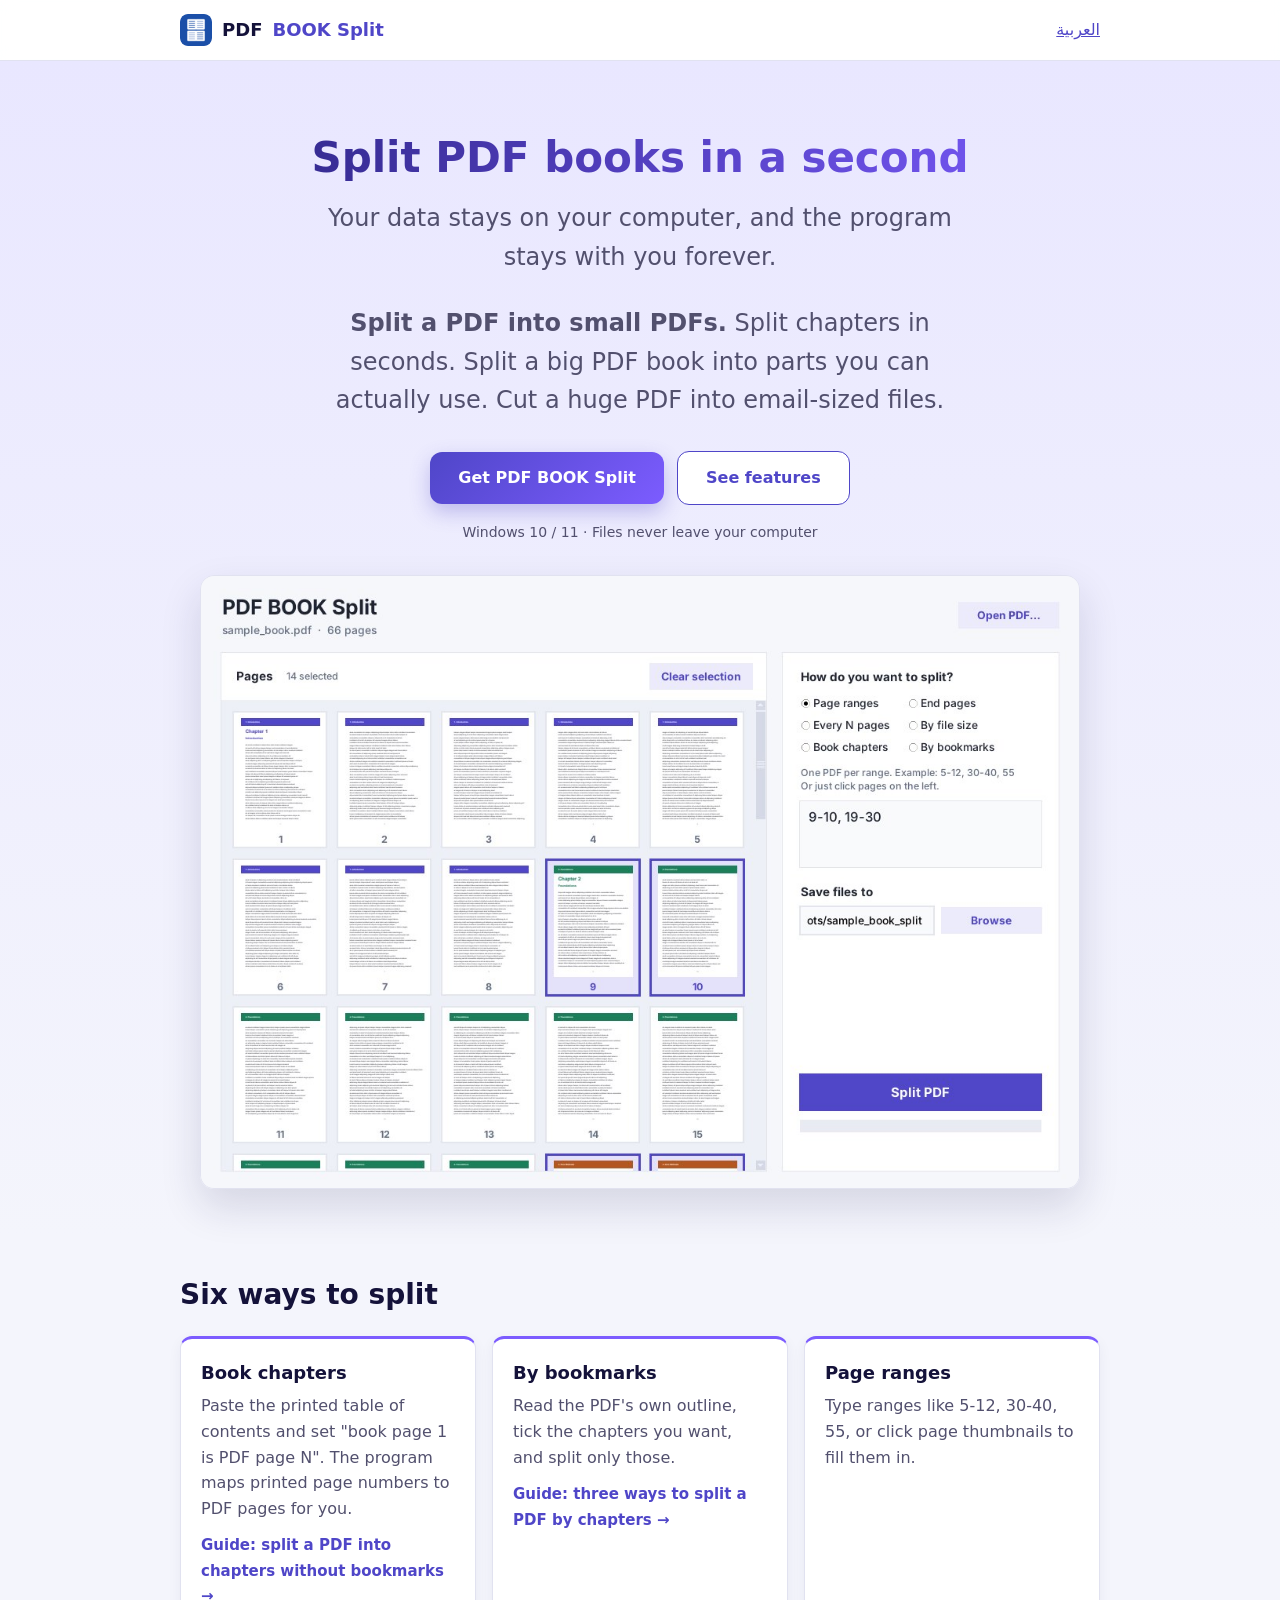
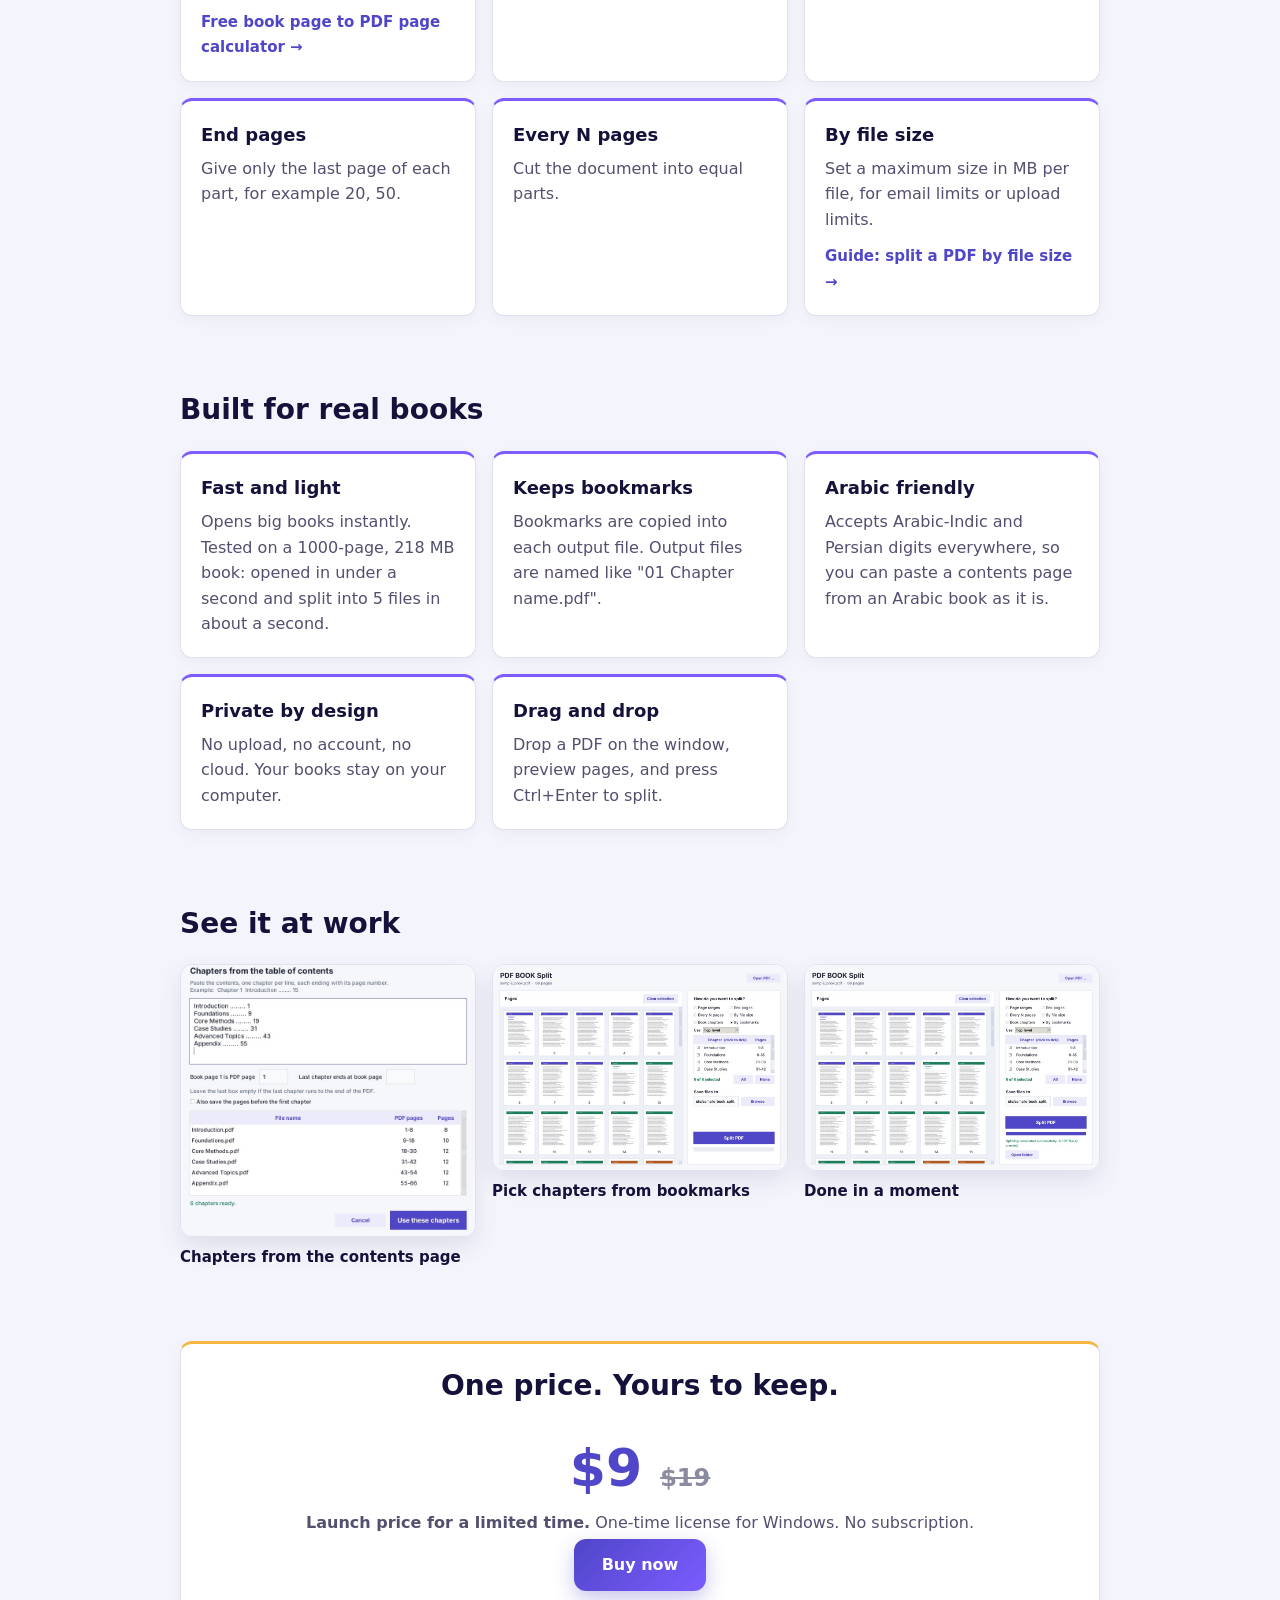
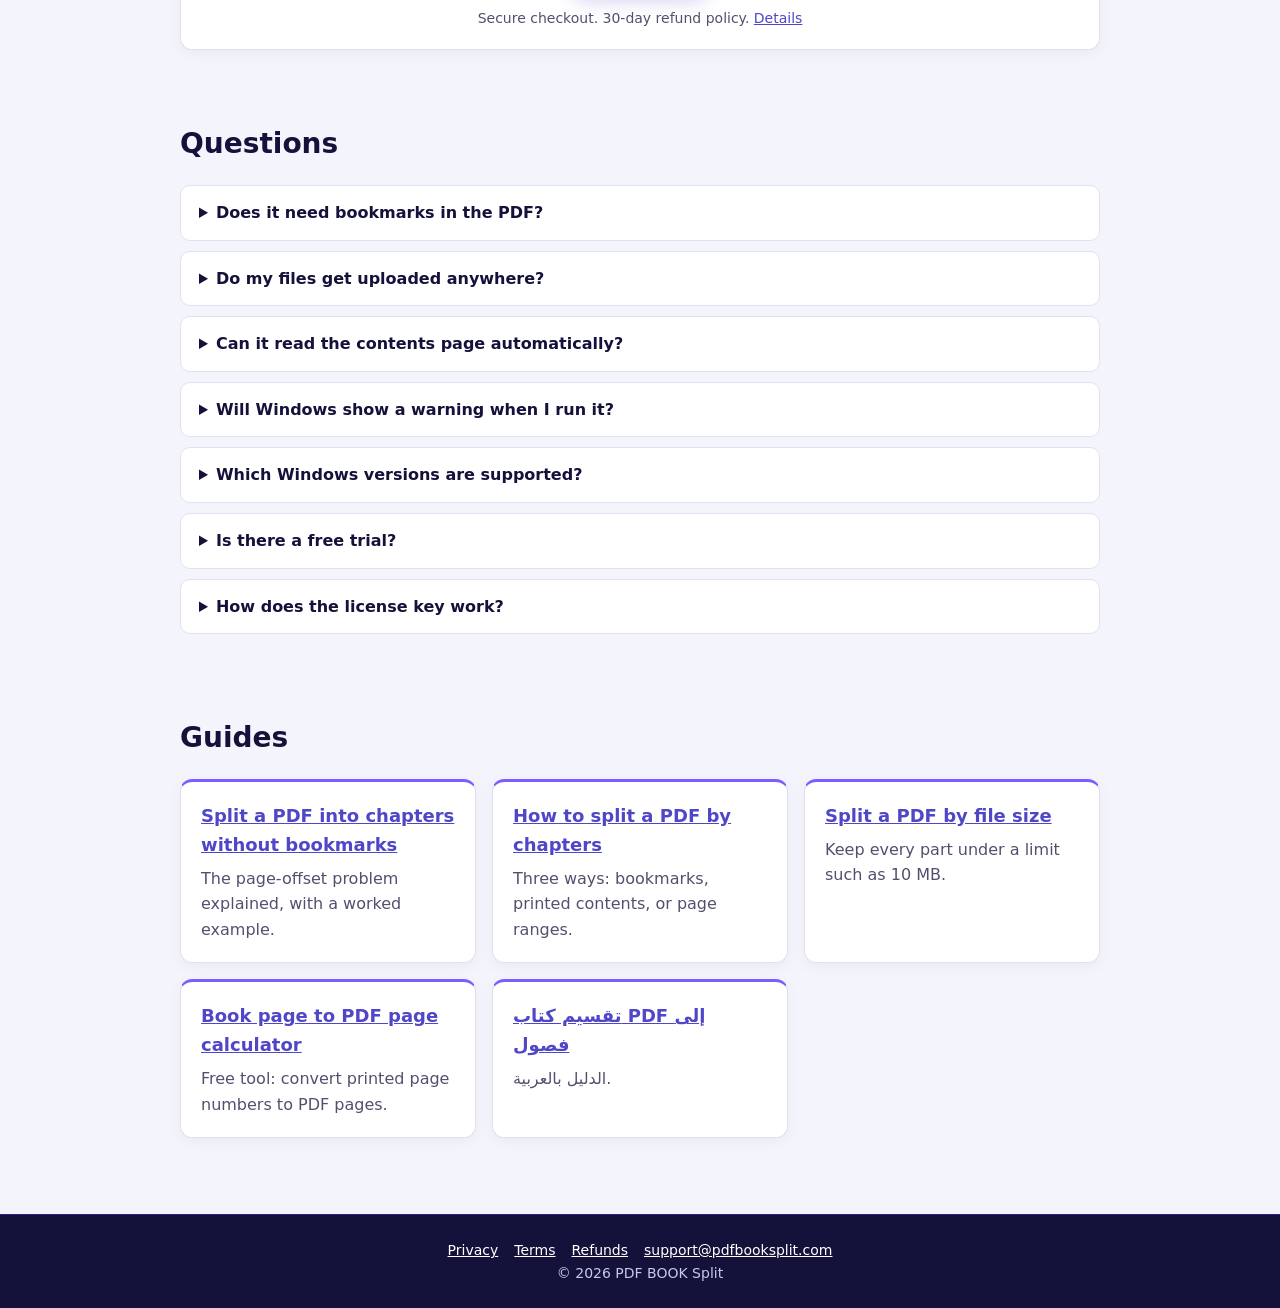
==== index.html @ 37651494 "Contextual links to guide pages from home pages; hreflang self-refs; x-default; sitemap dates" ====
<!doctype html>
<html lang="en">
<head>
<meta charset="utf-8">
<meta name="viewport" content="width=device-width,initial-scale=1">
<title>PDF BOOK Split – Split a PDF book into chapters, even without bookmarks</title>
<meta name="description" content="A fast offline Windows program that splits large PDF books into chapters. Paste the table of contents, set the page offset, done. Works without bookmarks. Arabic digits supported.">
<link rel="canonical" href="https://pdfbooksplit.com/">
<link rel="alternate" hreflang="en" href="https://pdfbooksplit.com/">
<link rel="alternate" hreflang="ar" href="https://pdfbooksplit.com/ar.html">
<link rel="alternate" hreflang="x-default" href="https://pdfbooksplit.com/">
<link rel="stylesheet" href="style.css?v=3">
<meta property="og:type" content="website">
<meta property="og:site_name" content="PDF BOOK Split">
<meta property="og:title" content="PDF BOOK Split – Split a PDF book into chapters, even without bookmarks">
<meta property="og:description" content="A fast offline Windows program that splits large PDF books into chapters. Paste the table of contents, set the page offset, done. Works without bookmarks. Arabic digits supported.">
<meta property="og:url" content="https://pdfbooksplit.com/">
<meta property="og:image" content="https://pdfbooksplit.com/images/og-cover.jpg">
<meta name="twitter:card" content="summary_large_image">
<script type="application/ld+json">
{"@context": "https://schema.org", "@type": "SoftwareApplication", "name": "PDF BOOK Split", "operatingSystem": "Windows 10, Windows 11 (64-bit)", "applicationCategory": "BusinessApplication", "description": "Offline Windows program that splits PDF books into chapters from a pasted table of contents, from bookmarks, by page ranges, by size or every N pages.", "url": "https://pdfbooksplit.com/", "image": "https://pdfbooksplit.com/images/og-cover.jpg", "screenshot": "https://pdfbooksplit.com/images/app-pages.jpg", "inLanguage": ["en", "ar"], "offers": {"@type": "Offer", "price": "9", "priceCurrency": "USD", "url": "https://payhip.com/b/KgGHx", "availability": "https://schema.org/InStock"}}
</script>
<script type="application/ld+json">
{"@context": "https://schema.org", "@type": "FAQPage", "mainEntity": [{"@type": "Question", "name": "Does it need bookmarks in the PDF?", "acceptedAnswer": {"@type": "Answer", "text": "No. Bookmarks mode uses them, but Book chapters mode works from a pasted table of contents, so scanned or downloaded books without bookmarks work too."}}, {"@type": "Question", "name": "Do my files get uploaded anywhere?", "acceptedAnswer": {"@type": "Answer", "text": "No. Splitting happens entirely on your computer."}}, {"@type": "Question", "name": "Can it read the contents page automatically?", "acceptedAnswer": {"@type": "Answer", "text": "Not at the moment. You paste the contents text yourself. This is the reliable method for books whose text cannot be extracted, which is common with Arabic PDFs."}}, {"@type": "Question", "name": "Will Windows show a warning when I run it?", "acceptedAnswer": {"@type": "Answer", "text": "The program is not code-signed yet, so Windows SmartScreen may show \"Windows protected your PC\". Choose \"More info\", then \"Run anyway\"."}}, {"@type": "Question", "name": "Which Windows versions are supported?", "acceptedAnswer": {"@type": "Answer", "text": "Windows 10 and Windows 11, 64-bit."}}, {"@type": "Question", "name": "Is there a free trial?", "acceptedAnswer": {"@type": "Answer", "text": "Yes. You can split three times for free, with no account. After that the program asks for a license key."}}, {"@type": "Question", "name": "How does the license key work?", "acceptedAnswer": {"@type": "Answer", "text": "After you buy, Payhip emails you a license key. Paste it once into the activation window while you are online. After that the program works offline. One key works on 2 of your Windows computers."}}]}
</script>
<link rel="icon" href="/favicon.ico" sizes="any">
<link rel="icon" type="image/png" sizes="32x32" href="/favicon-32.png">
<link rel="apple-touch-icon" href="/images/apple-touch-icon.png">
</head>
<body>
<header class="nav"><div class="wrap">
<a class="brand" href="/"><img src="/images/icon.png" alt="" width="32" height="32">PDF <span>BOOK Split</span></a>
<a href="ar.html">العربية</a>
</div></header>

<main>
<div class="wrap hero">
<h1>Split PDF books in a second</h1>
<p>Your data stays on your computer, and the program stays with you forever.</p>
<p><strong>Split a PDF into small PDFs.</strong> Split chapters in seconds. Split a big PDF book into parts you can actually use. Cut a huge PDF into email-sized files.</p>
<a class="btn" href="https://payhip.com/b/KgGHx">Get PDF BOOK Split</a>
<a class="btn alt" href="#features">See features</a>
<div class="note">Windows 10 / 11 · Files never leave your computer</div>
<img class="shot" src="images/app-pages.jpg" alt="PDF BOOK Split main window" width="1120" height="780">
</div>

<section id="features"><div class="wrap">
<h2>Six ways to split</h2>
<div class="grid">
<div class="card"><h3>Book chapters</h3><p>Paste the printed table of contents and set "book page 1 is PDF page N". The program maps printed page numbers to PDF pages for you.</p><p class="more"><a href="split-pdf-without-bookmarks.html">Guide: split a PDF into chapters without bookmarks →</a><br><a href="page-number-offset-calculator.html">Free book page to PDF page calculator →</a></p></div>
<div class="card"><h3>By bookmarks</h3><p>Read the PDF's own outline, tick the chapters you want, and split only those.</p><p class="more"><a href="split-pdf-by-chapters.html">Guide: three ways to split a PDF by chapters →</a></p></div>
<div class="card"><h3>Page ranges</h3><p>Type ranges like 5-12, 30-40, 55, or click page thumbnails to fill them in.</p></div>
<div class="card"><h3>End pages</h3><p>Give only the last page of each part, for example 20, 50.</p></div>
<div class="card"><h3>Every N pages</h3><p>Cut the document into equal parts.</p></div>
<div class="card"><h3>By file size</h3><p>Set a maximum size in MB per file, for email limits or upload limits.</p><p class="more"><a href="split-pdf-by-size.html">Guide: split a PDF by file size →</a></p></div>
</div></div></section>

<section><div class="wrap">
<h2>Built for real books</h2>
<div class="grid">
<div class="card"><h3>Fast and light</h3><p>Opens big books instantly. Tested on a 1000-page, 218 MB book: opened in under a second and split into 5 files in about a second.</p></div>
<div class="card"><h3>Keeps bookmarks</h3><p>Bookmarks are copied into each output file. Output files are named like "01 Chapter name.pdf".</p></div>
<div class="card"><h3>Arabic friendly</h3><p>Accepts Arabic-Indic and Persian digits everywhere, so you can paste a contents page from an Arabic book as it is.</p></div>
<div class="card"><h3>Private by design</h3><p>No upload, no account, no cloud. Your books stay on your computer.</p></div>
<div class="card"><h3>Drag and drop</h3><p>Drop a PDF on the window, preview pages, and press Ctrl+Enter to split.</p></div>
</div></div></section>

<section><div class="wrap">
<h2>See it at work</h2>
<div class="grid shots">
<figure><img src="images/app-chapters.jpg" alt="Chapters from the contents page" loading="lazy"><figcaption>Chapters from the contents page</figcaption></figure>
<figure><img src="images/app-bookmarks.jpg" alt="Pick chapters from bookmarks" loading="lazy"><figcaption>Pick chapters from bookmarks</figcaption></figure>
<figure><img src="images/app-done.jpg" alt="Splitting completed" loading="lazy"><figcaption>Done in a moment</figcaption></figure>
</div></div></section>

<section id="buy"><div class="wrap">
<div class="card price">
<h2>One price. Yours to keep.</h2>
<div class="amt">$9 <s style="font-size:24px;color:#8a8aa0">$19</s></div>
<p><strong>Launch price for a limited time.</strong> One-time license for Windows. No subscription.</p>
<a class="btn" href="https://payhip.com/b/KgGHx">Buy now</a>
<div class="note">Secure checkout. 30-day refund policy. <a href="refund.html">Details</a></div>
</div></div></section>

<section><div class="wrap">
<h2>Questions</h2>
<details><summary>Does it need bookmarks in the PDF?</summary><p>No. Bookmarks mode uses them, but Book chapters mode works from a pasted table of contents, so scanned or downloaded books without bookmarks work too.</p></details>
<details><summary>Do my files get uploaded anywhere?</summary><p>No. Splitting happens entirely on your computer.</p></details>
<details><summary>Can it read the contents page automatically?</summary><p>Not at the moment. You paste the contents text yourself. This is the reliable method for books whose text cannot be extracted, which is common with Arabic PDFs.</p></details>
<details><summary>Will Windows show a warning when I run it?</summary><p>The program is not code-signed yet, so Windows SmartScreen may show "Windows protected your PC". Choose "More info", then "Run anyway".</p></details>
<details><summary>Which Windows versions are supported?</summary><p>Windows 10 and Windows 11, 64-bit.</p></details>
<details><summary>Is there a free trial?</summary><p>Yes. You can split three times for free, with no account. After that the program asks for a license key.</p></details>
<details><summary>How does the license key work?</summary><p>After you buy, Payhip emails you a license key. Paste it once into the activation window while you are online. After that the program works offline. One key works on 2 of your Windows computers.</p></details>
</div></section>
<section><div class="wrap">
<h2>Guides</h2>
<div class="grid">
<div class="card"><h3><a href="split-pdf-without-bookmarks.html">Split a PDF into chapters without bookmarks</a></h3><p>The page-offset problem explained, with a worked example.</p></div>
<div class="card"><h3><a href="split-pdf-by-chapters.html">How to split a PDF by chapters</a></h3><p>Three ways: bookmarks, printed contents, or page ranges.</p></div>
<div class="card"><h3><a href="split-pdf-by-size.html">Split a PDF by file size</a></h3><p>Keep every part under a limit such as 10 MB.</p></div>
<div class="card"><h3><a href="page-number-offset-calculator.html">Book page to PDF page calculator</a></h3><p>Free tool: convert printed page numbers to PDF pages.</p></div>
<div class="card"><h3><a href="ar-split-pdf-book-chapters.html">تقسيم كتاب PDF إلى فصول</a></h3><p>الدليل بالعربية.</p></div>
</div></div></section>
</main>

<footer><div class="wrap">
<a href="privacy.html">Privacy</a><a href="terms.html">Terms</a><a href="refund.html">Refunds</a><a href="mailto:support@pdfbooksplit.com">support@pdfbooksplit.com</a>
<div>© 2026 PDF BOOK Split</div>
</div></footer>
</body>
</html>
---- style.css ----
:root{--bg:#F4F5FC;--card:#fff;--ink:#14123a;--mute:#52506e;--accent:#4F46C8;--accent2:#7C5CFF;--gold:#F5B642;--line:#e1e2f0}
*{box-sizing:border-box}
body{margin:0;font-family:"Segoe UI",system-ui,-apple-system,Arial,sans-serif;background:var(--bg);color:var(--ink);line-height:1.6}
body.rtl{font-family:"Cairo","Segoe UI",Tahoma,Arial,sans-serif}
a{color:var(--accent)}
.wrap{max-width:960px;margin:0 auto;padding:0 20px}
header.nav{background:rgba(255,255,255,.92);backdrop-filter:blur(8px);border-bottom:1px solid var(--line);position:sticky;top:0;z-index:10}
header.nav .wrap{display:flex;align-items:center;justify-content:space-between;height:60px}
.brand{direction:ltr;display:inline-flex;align-items:center;gap:10px;font-weight:700;font-size:18px;color:var(--ink);text-decoration:none}
.brand img{width:32px;height:32px;border-radius:8px;display:block}
.brand span{color:var(--accent)}
.hero{padding:72px 20px 48px;text-align:center;background:linear-gradient(180deg,#E9E7FF 0%,#F4F5FC 100%);max-width:none}.hero>*{max-width:960px;margin-left:auto;margin-right:auto}
.hero h1{font-size:42px;line-height:1.2;margin:0 auto 16px;background:linear-gradient(90deg,#2A2380,#7C5CFF);-webkit-background-clip:text;background-clip:text;color:transparent}
.hero p{font-size:24px;color:var(--mute);max-width:660px;margin:0 auto 28px}
.btn{display:inline-block;background:linear-gradient(135deg,var(--accent),var(--accent2));color:#fff;text-decoration:none;padding:13px 28px;border-radius:12px;font-weight:600;margin:4px;box-shadow:0 8px 20px rgba(79,70,200,.30);transition:transform .15s,box-shadow .15s}.btn:hover{transform:translateY(-2px);box-shadow:0 12px 26px rgba(79,70,200,.38)}
.btn.alt{background:#fff;color:var(--accent);border:1px solid var(--accent);box-shadow:none}
.note{font-size:14px;color:var(--mute);margin-top:12px}
section{padding:36px 0}
h2{font-size:28px;margin:0 0 18px}
.grid{display:grid;grid-template-columns:repeat(auto-fit,minmax(260px,1fr));gap:16px}
.card{background:var(--card);border:1px solid var(--line);border-top:3px solid var(--accent2);border-radius:12px;padding:20px;box-shadow:0 4px 14px rgba(31,29,80,.05);transition:transform .15s,box-shadow .15s}.card:hover{transform:translateY(-3px);box-shadow:0 12px 26px rgba(31,29,80,.12)}
.card h3{margin:0 0 6px;font-size:18px}
.card p{margin:0;color:var(--mute)}
.price{text-align:center;border-top-color:var(--gold)}
.price .amt{font-size:52px;font-weight:700;color:var(--accent)}
details{background:#fff;border:1px solid var(--line);border-radius:10px;padding:14px 18px;margin-bottom:10px}
summary{cursor:pointer;font-weight:600}
footer{border-top:1px solid #2A2380;background:#14123a;padding:24px 0;margin-top:40px;font-size:14px;color:#c9c7ee;text-align:center}
footer a{margin:0 8px;color:#fff}
.doc{background:#fff;border:1px solid var(--line);border-radius:12px;padding:28px;margin:32px 0}
.doc h1{margin-top:0}
.shot{display:block;width:100%;max-width:880px;height:auto;margin:32px auto 0;border:1px solid var(--line);border-radius:14px;box-shadow:0 18px 40px rgba(31,29,80,.14)}
.shots{grid-template-columns:repeat(auto-fit,minmax(280px,1fr));align-items:start}
.shots figure{margin:0}
.shots img{width:100%;height:auto;display:block;border:1px solid var(--line);border-radius:12px;box-shadow:0 10px 24px rgba(31,29,80,.10)}
.shots figcaption{margin-top:8px;font-weight:600;font-size:15px}
.doc table{width:100%;border-collapse:collapse;margin:14px 0 20px;font-size:15px}
.doc th,.doc td{border:1px solid var(--line);padding:9px 12px;text-align:start;vertical-align:top}
.doc th{background:#EFEEFB}
.doc ol,.doc ul{padding-inline-start:22px}
.doc li{margin:6px 0}
.doc h2{margin-top:30px}
.doc .shot{margin:18px auto}
@media(max-width:600px){.hero h1{font-size:30px}}

.calc{background:#fff;border:1px solid #e3e3ee;border-radius:12px;padding:18px;margin:18px 0}
.calc-row{margin-bottom:14px}
.calc label{display:block;font-weight:600;margin-bottom:6px}
.calc input,.calc select,.calc textarea{width:100%;max-width:520px;padding:10px;border:1px solid #c9c9dc;border-radius:8px;font:inherit;background:#fff;color:inherit;box-sizing:border-box}
.calc input:focus,.calc select:focus,.calc textarea:focus{outline:2px solid #4b3fc7;outline-offset:1px}

.video{position:relative;width:100%;max-width:720px;aspect-ratio:16/9;margin:18px 0;border-radius:12px;overflow:hidden;background:#000}
.video iframe{position:absolute;inset:0;width:100%;height:100%;border:0}
.eyebrow{display:inline-block;background:#fff;color:var(--accent);border:1px solid var(--accent2);border-radius:999px;padding:6px 18px;font-weight:700;font-size:15px;margin-bottom:18px;box-shadow:0 4px 12px rgba(79,70,200,.15)}

.card p.more{margin-top:12px;font-size:15px;line-height:1.7}.card p.more a{font-weight:600;text-decoration:none}.card p.more a:hover{text-decoration:underline}
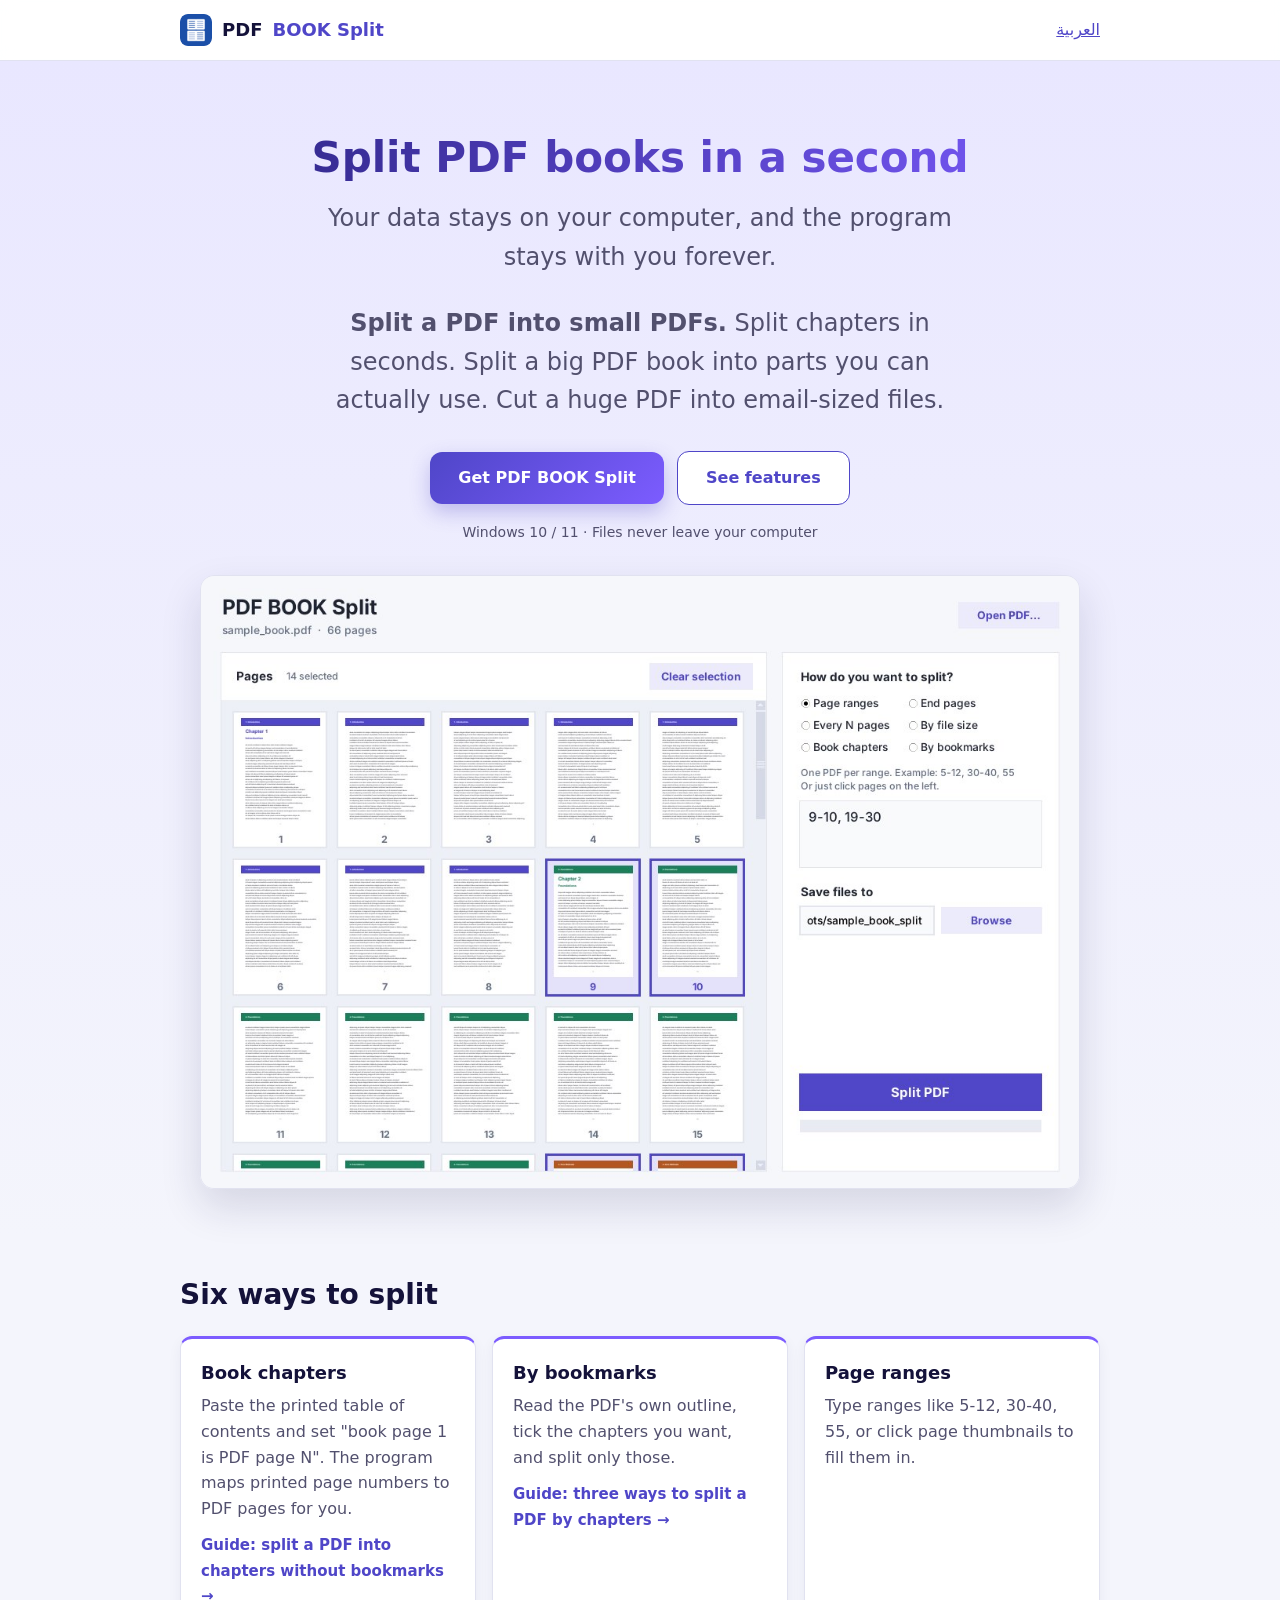
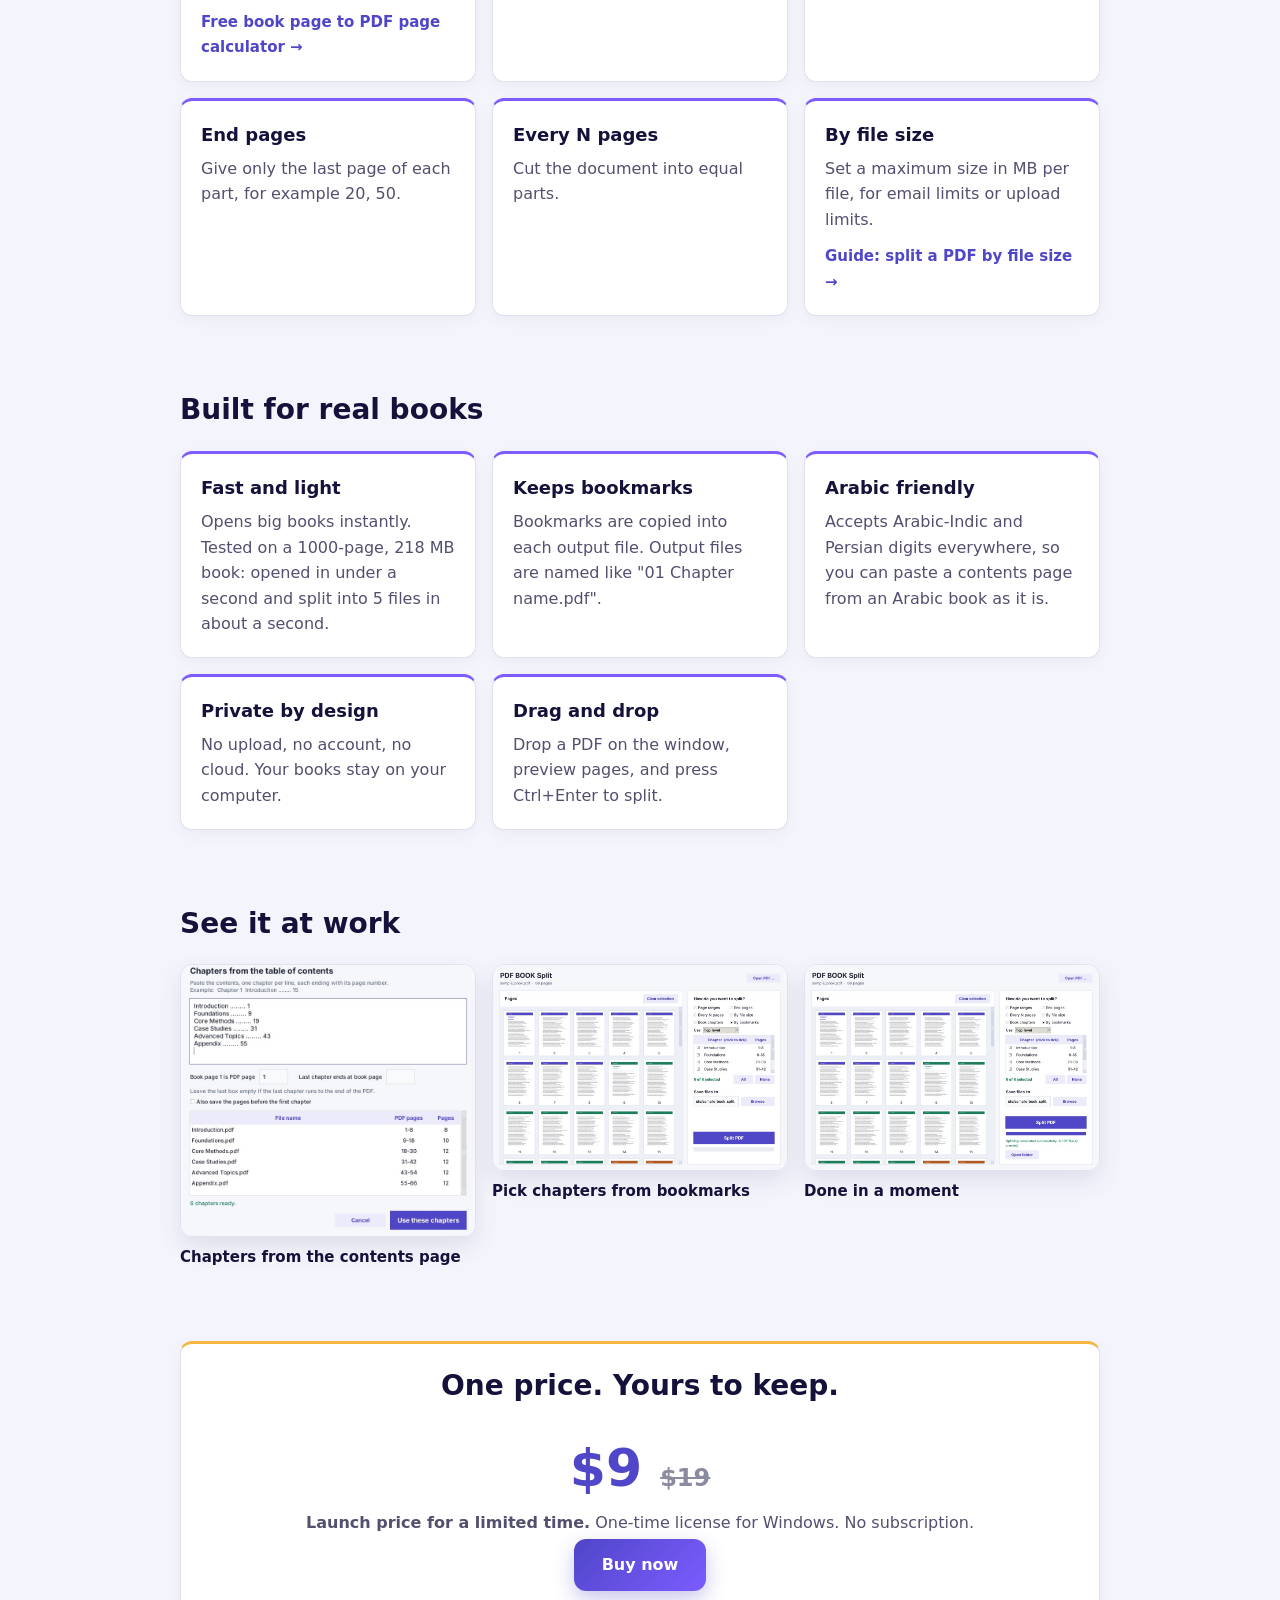
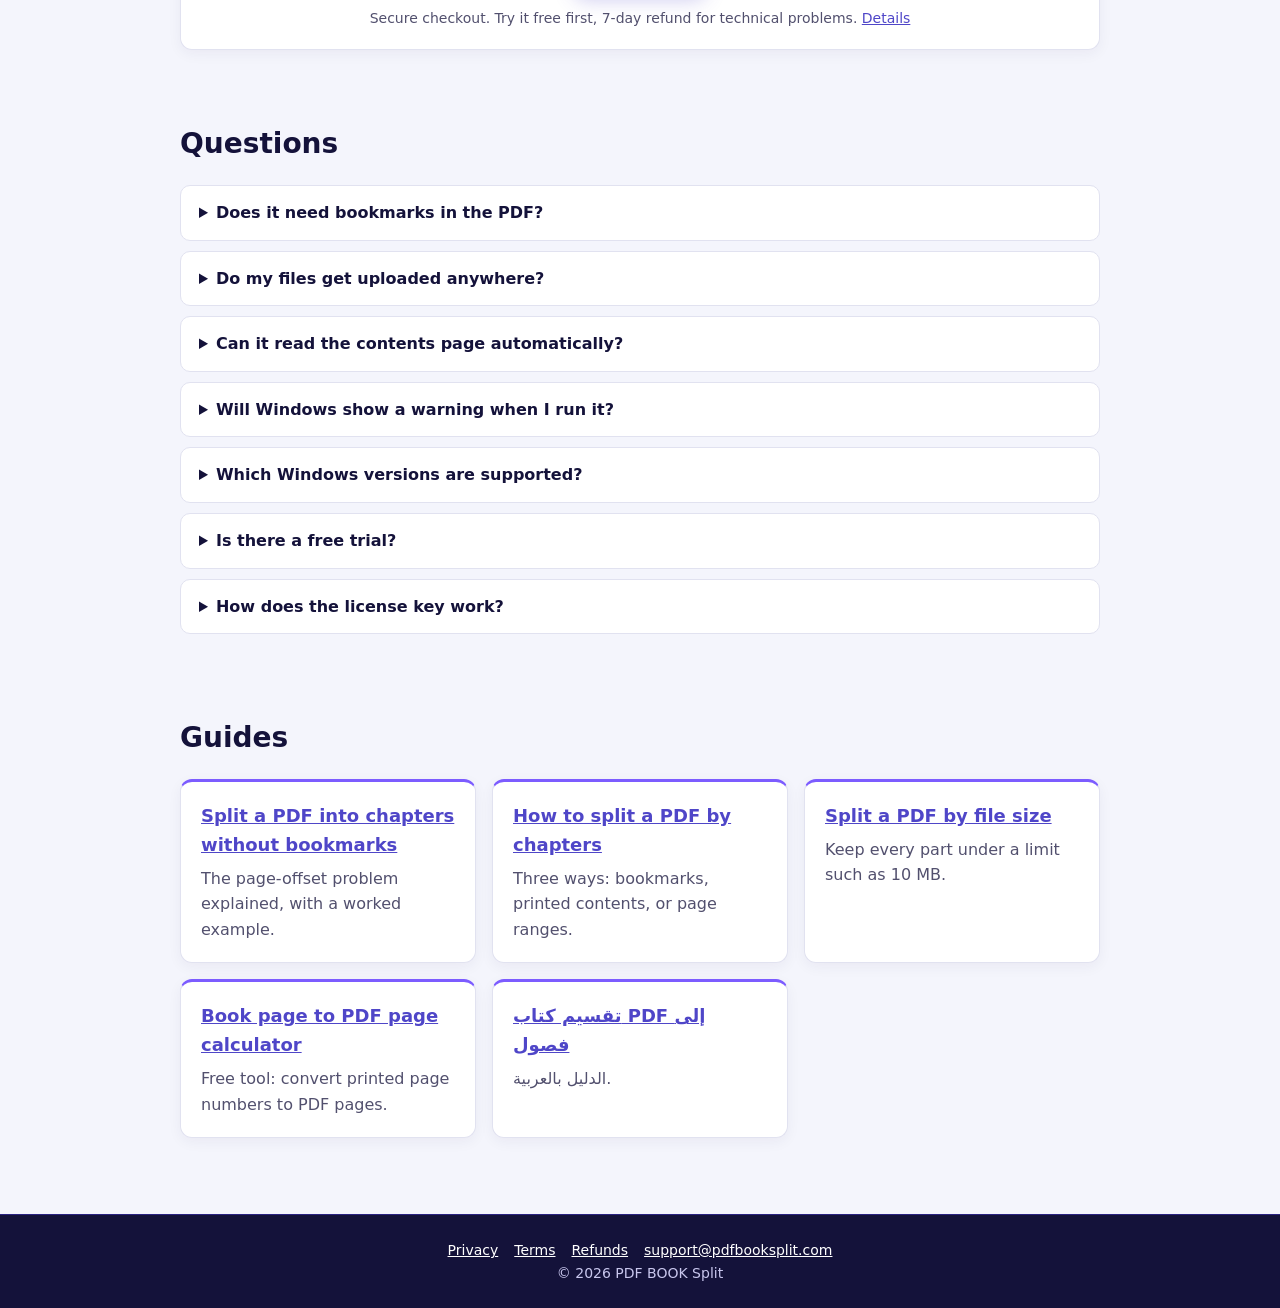
==== commit 3c808546: "Refund policy: 7 days, technical problems or non-Windows purchases Co-Authored-By: Claude Opus 5.5 <" ====
--- a/index.html
+++ b/index.html
@@ -7,7 +7,7 @@
 <meta name="description" content="A fast offline Windows program that splits large PDF books into chapters. Paste the table of contents, set the page offset, done. Works without bookmarks. Arabic digits supported.">
 <link rel="canonical" href="https://pdfbooksplit.com/">
 <link rel="alternate" hreflang="en" href="https://pdfbooksplit.com/">
-<link rel="alternate" hreflang="ar" href="https://pdfbooksplit.com/ar.html">
+<link rel="alternate" hreflang="ar" href="https://pdfbooksplit.com/ar">
 <link rel="alternate" hreflang="x-default" href="https://pdfbooksplit.com/">
 <link rel="stylesheet" href="style.css?v=3">
 <meta property="og:type" content="website">
@@ -30,7 +30,7 @@
 <body>
 <header class="nav"><div class="wrap">
 <a class="brand" href="/"><img src="/images/icon.png" alt="" width="32" height="32">PDF <span>BOOK Split</span></a>
-<a href="ar.html">العربية</a>
+<a href="ar">العربية</a>
 </div></header>
 
 <main>
@@ -47,12 +47,12 @@
 <section id="features"><div class="wrap">
 <h2>Six ways to split</h2>
 <div class="grid">
-<div class="card"><h3>Book chapters</h3><p>Paste the printed table of contents and set "book page 1 is PDF page N". The program maps printed page numbers to PDF pages for you.</p><p class="more"><a href="split-pdf-without-bookmarks.html">Guide: split a PDF into chapters without bookmarks →</a><br><a href="page-number-offset-calculator.html">Free book page to PDF page calculator →</a></p></div>
-<div class="card"><h3>By bookmarks</h3><p>Read the PDF's own outline, tick the chapters you want, and split only those.</p><p class="more"><a href="split-pdf-by-chapters.html">Guide: three ways to split a PDF by chapters →</a></p></div>
+<div class="card"><h3>Book chapters</h3><p>Paste the printed table of contents and set "book page 1 is PDF page N". The program maps printed page numbers to PDF pages for you.</p><p class="more"><a href="split-pdf-without-bookmarks">Guide: split a PDF into chapters without bookmarks →</a><br><a href="page-number-offset-calculator">Free book page to PDF page calculator →</a></p></div>
+<div class="card"><h3>By bookmarks</h3><p>Read the PDF's own outline, tick the chapters you want, and split only those.</p><p class="more"><a href="split-pdf-by-chapters">Guide: three ways to split a PDF by chapters →</a></p></div>
 <div class="card"><h3>Page ranges</h3><p>Type ranges like 5-12, 30-40, 55, or click page thumbnails to fill them in.</p></div>
 <div class="card"><h3>End pages</h3><p>Give only the last page of each part, for example 20, 50.</p></div>
 <div class="card"><h3>Every N pages</h3><p>Cut the document into equal parts.</p></div>
-<div class="card"><h3>By file size</h3><p>Set a maximum size in MB per file, for email limits or upload limits.</p><p class="more"><a href="split-pdf-by-size.html">Guide: split a PDF by file size →</a></p></div>
+<div class="card"><h3>By file size</h3><p>Set a maximum size in MB per file, for email limits or upload limits.</p><p class="more"><a href="split-pdf-by-size">Guide: split a PDF by file size →</a></p></div>
 </div></div></section>
 
 <section><div class="wrap">
@@ -79,7 +79,7 @@
 <div class="amt">$9 <s style="font-size:24px;color:#8a8aa0">$19</s></div>
 <p><strong>Launch price for a limited time.</strong> One-time license for Windows. No subscription.</p>
 <a class="btn" href="https://payhip.com/b/KgGHx">Buy now</a>
-<div class="note">Secure checkout. 30-day refund policy. <a href="refund.html">Details</a></div>
+<div class="note">Secure checkout. Try it free first, 7-day refund for technical problems. <a href="refund">Details</a></div>
 </div></div></section>
 
 <section><div class="wrap">
@@ -95,16 +95,16 @@
 <section><div class="wrap">
 <h2>Guides</h2>
 <div class="grid">
-<div class="card"><h3><a href="split-pdf-without-bookmarks.html">Split a PDF into chapters without bookmarks</a></h3><p>The page-offset problem explained, with a worked example.</p></div>
-<div class="card"><h3><a href="split-pdf-by-chapters.html">How to split a PDF by chapters</a></h3><p>Three ways: bookmarks, printed contents, or page ranges.</p></div>
-<div class="card"><h3><a href="split-pdf-by-size.html">Split a PDF by file size</a></h3><p>Keep every part under a limit such as 10 MB.</p></div>
-<div class="card"><h3><a href="page-number-offset-calculator.html">Book page to PDF page calculator</a></h3><p>Free tool: convert printed page numbers to PDF pages.</p></div>
-<div class="card"><h3><a href="ar-split-pdf-book-chapters.html">تقسيم كتاب PDF إلى فصول</a></h3><p>الدليل بالعربية.</p></div>
+<div class="card"><h3><a href="split-pdf-without-bookmarks">Split a PDF into chapters without bookmarks</a></h3><p>The page-offset problem explained, with a worked example.</p></div>
+<div class="card"><h3><a href="split-pdf-by-chapters">How to split a PDF by chapters</a></h3><p>Three ways: bookmarks, printed contents, or page ranges.</p></div>
+<div class="card"><h3><a href="split-pdf-by-size">Split a PDF by file size</a></h3><p>Keep every part under a limit such as 10 MB.</p></div>
+<div class="card"><h3><a href="page-number-offset-calculator">Book page to PDF page calculator</a></h3><p>Free tool: convert printed page numbers to PDF pages.</p></div>
+<div class="card"><h3><a href="ar-split-pdf-book-chapters">تقسيم كتاب PDF إلى فصول</a></h3><p>الدليل بالعربية.</p></div>
 </div></div></section>
 </main>
 
 <footer><div class="wrap">
-<a href="privacy.html">Privacy</a><a href="terms.html">Terms</a><a href="refund.html">Refunds</a><a href="mailto:support@pdfbooksplit.com">support@pdfbooksplit.com</a>
+<a href="privacy">Privacy</a><a href="terms">Terms</a><a href="refund">Refunds</a><a href="mailto:support@pdfbooksplit.com">support@pdfbooksplit.com</a>
 <div>© 2026 PDF BOOK Split</div>
 </div></footer>
 </body>
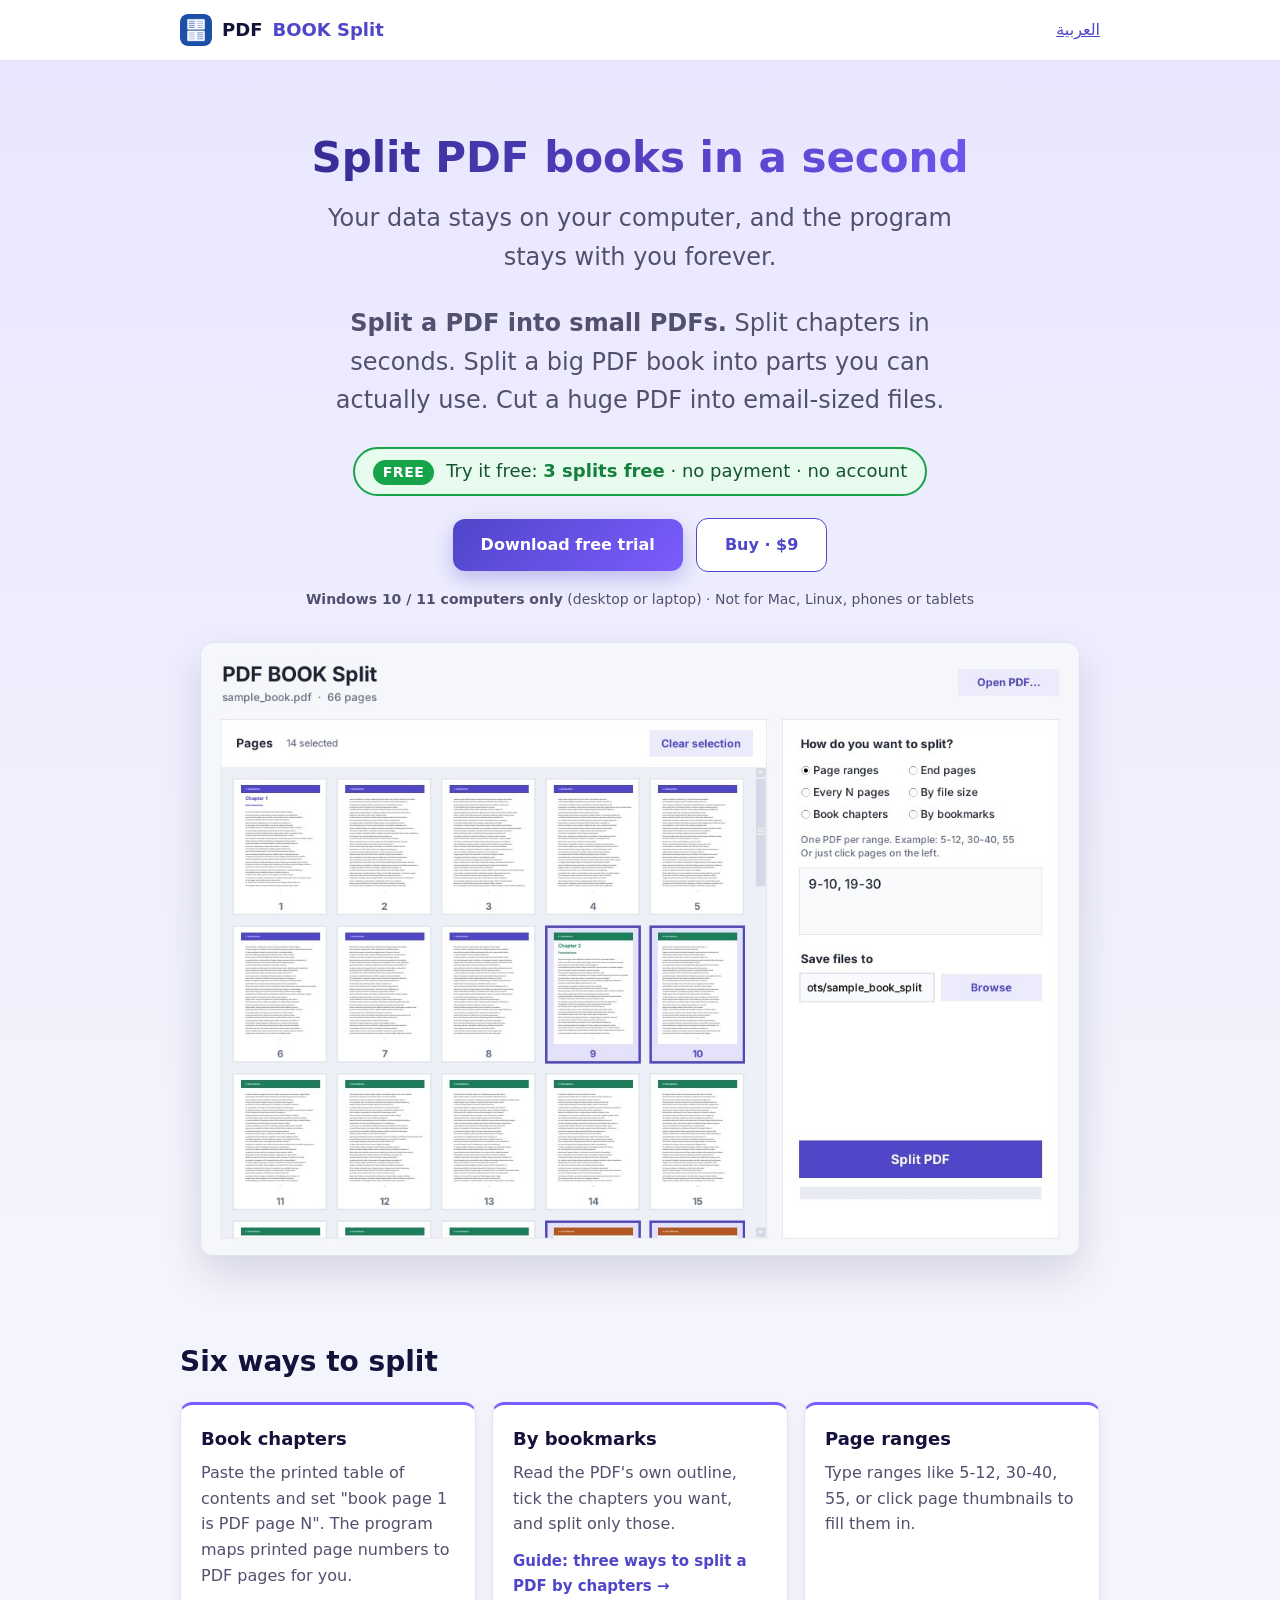
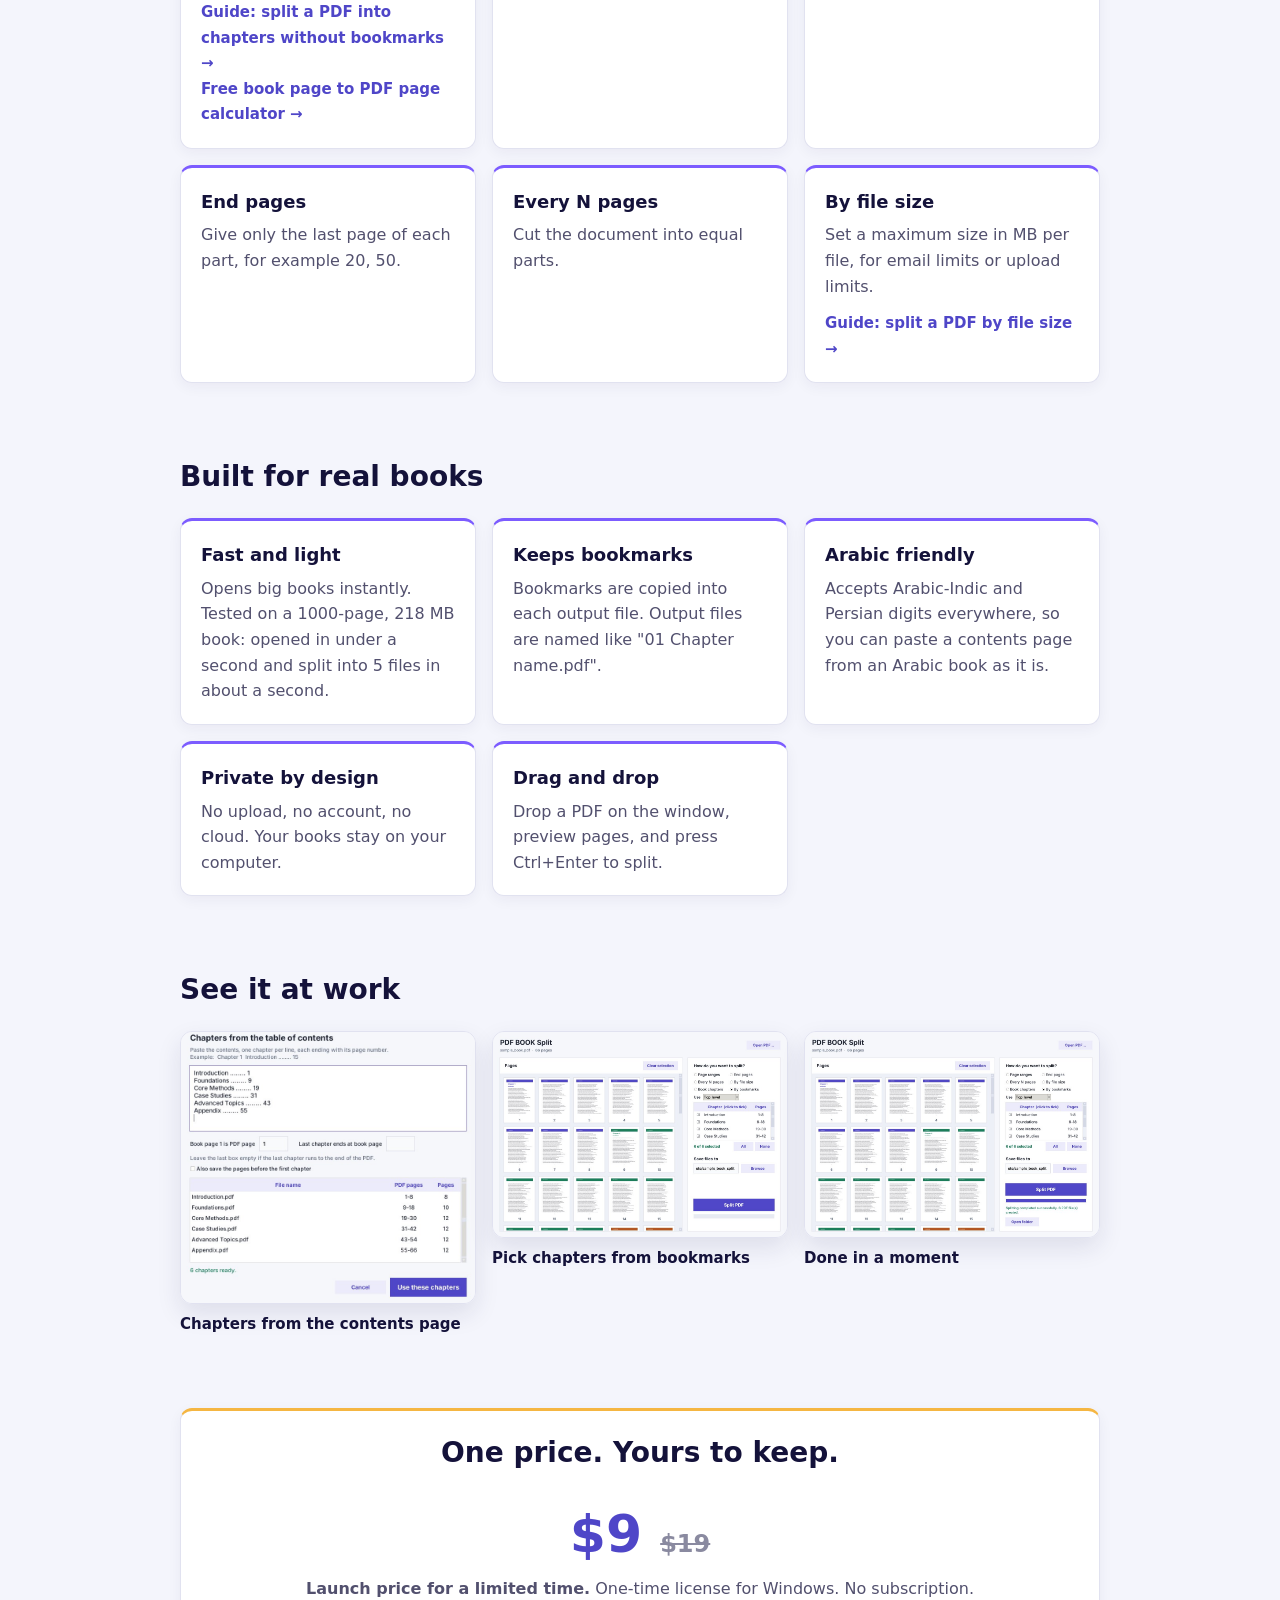
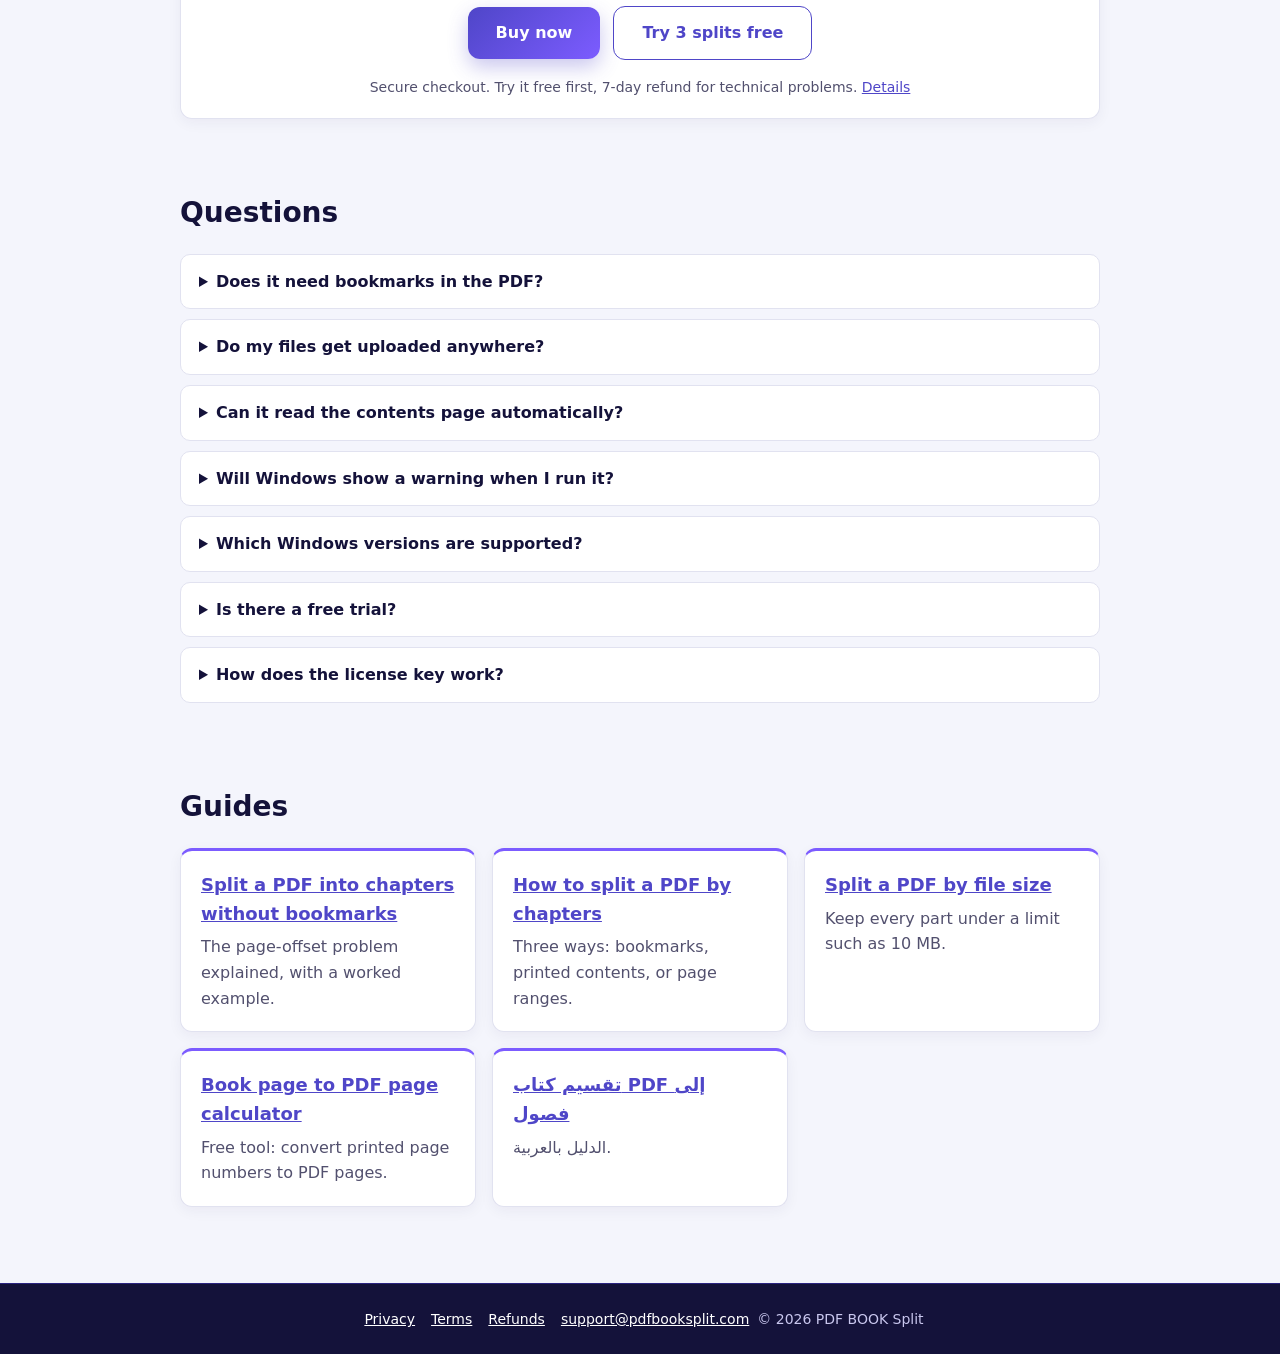
==== commit 142a673c: "Free trial buttons and Windows-only confirmation before checkout; footer overflow fix Co-Authored-By" ====
--- a/index.html
+++ b/index.html
@@ -38,9 +38,10 @@
 <h1>Split PDF books in a second</h1>
 <p>Your data stays on your computer, and the program stays with you forever.</p>
 <p><strong>Split a PDF into small PDFs.</strong> Split chapters in seconds. Split a big PDF book into parts you can actually use. Cut a huge PDF into email-sized files.</p>
-<a class="btn" href="https://payhip.com/b/KgGHx">Get PDF BOOK Split</a>
-<a class="btn alt" href="#features">See features</a>
-<div class="note">Windows 10 / 11 · Files never leave your computer</div>
+<div class="free"><span class="free-tag">FREE</span> Try it free: <strong>3 splits free</strong> · no payment · no account</div>
+<a class="btn" data-gate="trial" href="https://payhip.com/b/TRIAL_PLACEHOLDER">Download free trial</a>
+<a class="btn alt" data-gate="buy" href="https://payhip.com/b/KgGHx">Buy · $9</a>
+<div class="note"><strong>Windows 10 / 11 computers only</strong> (desktop or laptop) · Not for Mac, Linux, phones or tablets</div>
 <img class="shot" src="images/app-pages.jpg" alt="PDF BOOK Split main window" width="1120" height="780">
 </div>
 
@@ -78,7 +79,8 @@
 <h2>One price. Yours to keep.</h2>
 <div class="amt">$9 <s style="font-size:24px;color:#8a8aa0">$19</s></div>
 <p><strong>Launch price for a limited time.</strong> One-time license for Windows. No subscription.</p>
-<a class="btn" href="https://payhip.com/b/KgGHx">Buy now</a>
+<a class="btn" data-gate="buy" href="https://payhip.com/b/KgGHx">Buy now</a>
+<a class="btn alt" data-gate="trial" href="https://payhip.com/b/TRIAL_PLACEHOLDER">Try 3 splits free</a>
 <div class="note">Secure checkout. Try it free first, 7-day refund for technical problems. <a href="refund">Details</a></div>
 </div></div></section>
 
@@ -107,5 +109,6 @@
 <a href="privacy">Privacy</a><a href="terms">Terms</a><a href="refund">Refunds</a><a href="mailto:support@pdfbooksplit.com">support@pdfbooksplit.com</a>
 <div>© 2026 PDF BOOK Split</div>
 </div></footer>
+<script src="/gate.js" defer></script>
 </body>
 </html>
--- a/style.css
+++ b/style.css
@@ -26,7 +26,8 @@
 details{background:#fff;border:1px solid var(--line);border-radius:10px;padding:14px 18px;margin-bottom:10px}
 summary{cursor:pointer;font-weight:600}
 footer{border-top:1px solid #2A2380;background:#14123a;padding:24px 0;margin-top:40px;font-size:14px;color:#c9c7ee;text-align:center}
-footer a{margin:0 8px;color:#fff}
+footer a{margin:0 8px;color:#fff;display:inline-block}
+footer .wrap{display:flex;flex-wrap:wrap;justify-content:center;gap:6px 0}
 .doc{background:#fff;border:1px solid var(--line);border-radius:12px;padding:28px;margin:32px 0}
 .doc h1{margin-top:0}
 .shot{display:block;width:100%;max-width:880px;height:auto;margin:32px auto 0;border:1px solid var(--line);border-radius:14px;box-shadow:0 18px 40px rgba(31,29,80,.14)}
@@ -54,3 +55,20 @@
 .eyebrow{display:inline-block;background:#fff;color:var(--accent);border:1px solid var(--accent2);border-radius:999px;padding:6px 18px;font-weight:700;font-size:15px;margin-bottom:18px;box-shadow:0 4px 12px rgba(79,70,200,.15)}
 
 .card p.more{margin-top:12px;font-size:15px;line-height:1.7}.card p.more a{font-weight:600;text-decoration:none}.card p.more a:hover{text-decoration:underline}
+
+.free{display:table;max-width:100%;background:#E8FBEF;border:2px solid #16A34A;color:#14532D;border-radius:999px;padding:8px 18px;font-size:18px;margin:0 auto 18px}
+.free strong{color:#15803D}
+.free-tag{display:inline-block;background:#16A34A;color:#fff;font-weight:800;border-radius:999px;padding:1px 10px;margin-inline-end:6px;font-size:14px;letter-spacing:.04em}
+.gate{position:fixed;inset:0;background:rgba(20,18,58,.55);display:flex;align-items:center;justify-content:center;padding:16px;z-index:100}
+.gate[hidden]{display:none}
+.gate-box{background:#fff;border-radius:16px;max-width:480px;width:100%;padding:24px;box-shadow:0 20px 50px rgba(0,0,0,.25)}
+.gate-box h2{font-size:22px;margin:0 0 10px}
+.gate-box p{margin:0 0 10px}
+.gate-body{font-weight:600}
+.gate-no{color:var(--mute)}
+.gate-warn{background:#FEF2F2;border:1px solid #FCA5A5;color:#991B1B;border-radius:10px;padding:10px 12px}
+.gate-check{display:flex;gap:10px;align-items:flex-start;background:var(--bg);border-radius:10px;padding:12px;margin:12px 0 16px;cursor:pointer;font-weight:600}
+.gate-check input{width:20px;height:20px;margin-top:3px;flex:none}
+.gate-actions{display:flex;flex-wrap:wrap;gap:8px}
+.gate-actions .btn{margin:0;cursor:pointer;font:inherit;font-weight:600}
+.gate-go[aria-disabled="true"]{opacity:.45;box-shadow:none;cursor:not-allowed}
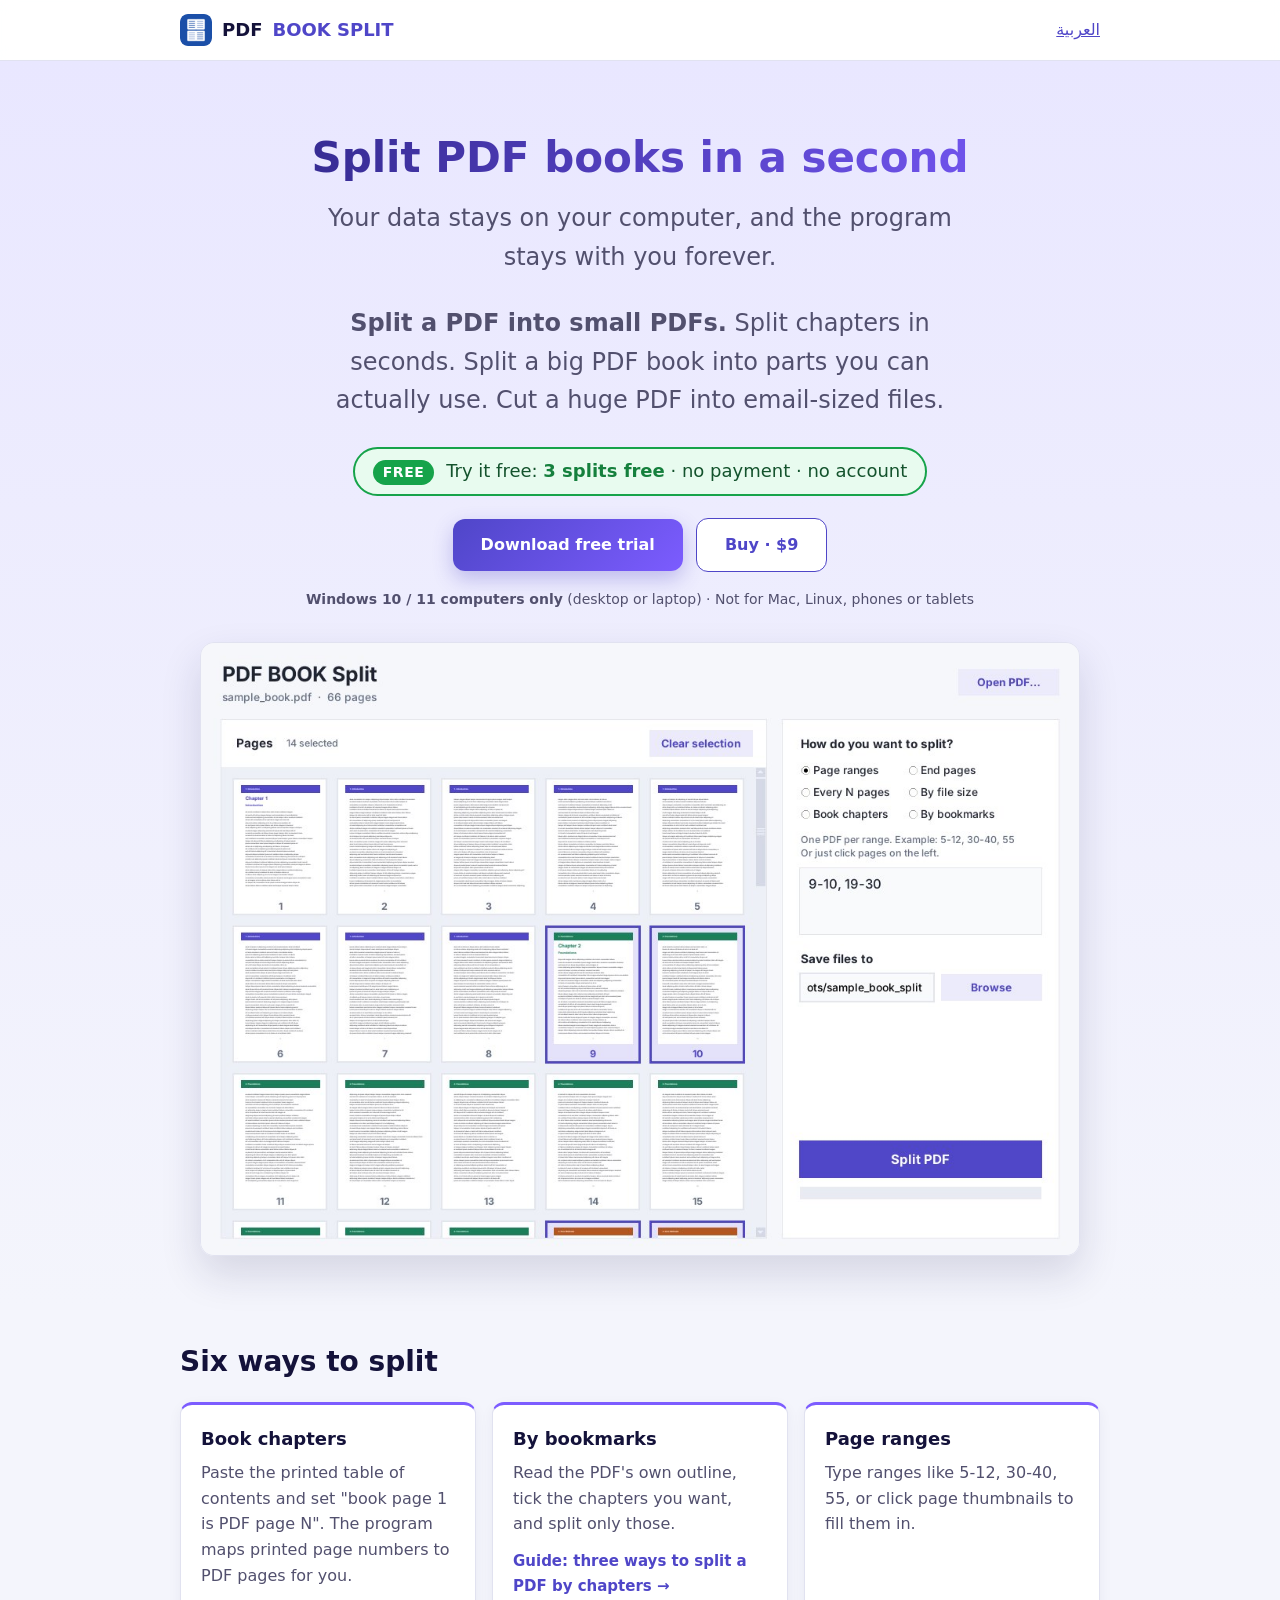
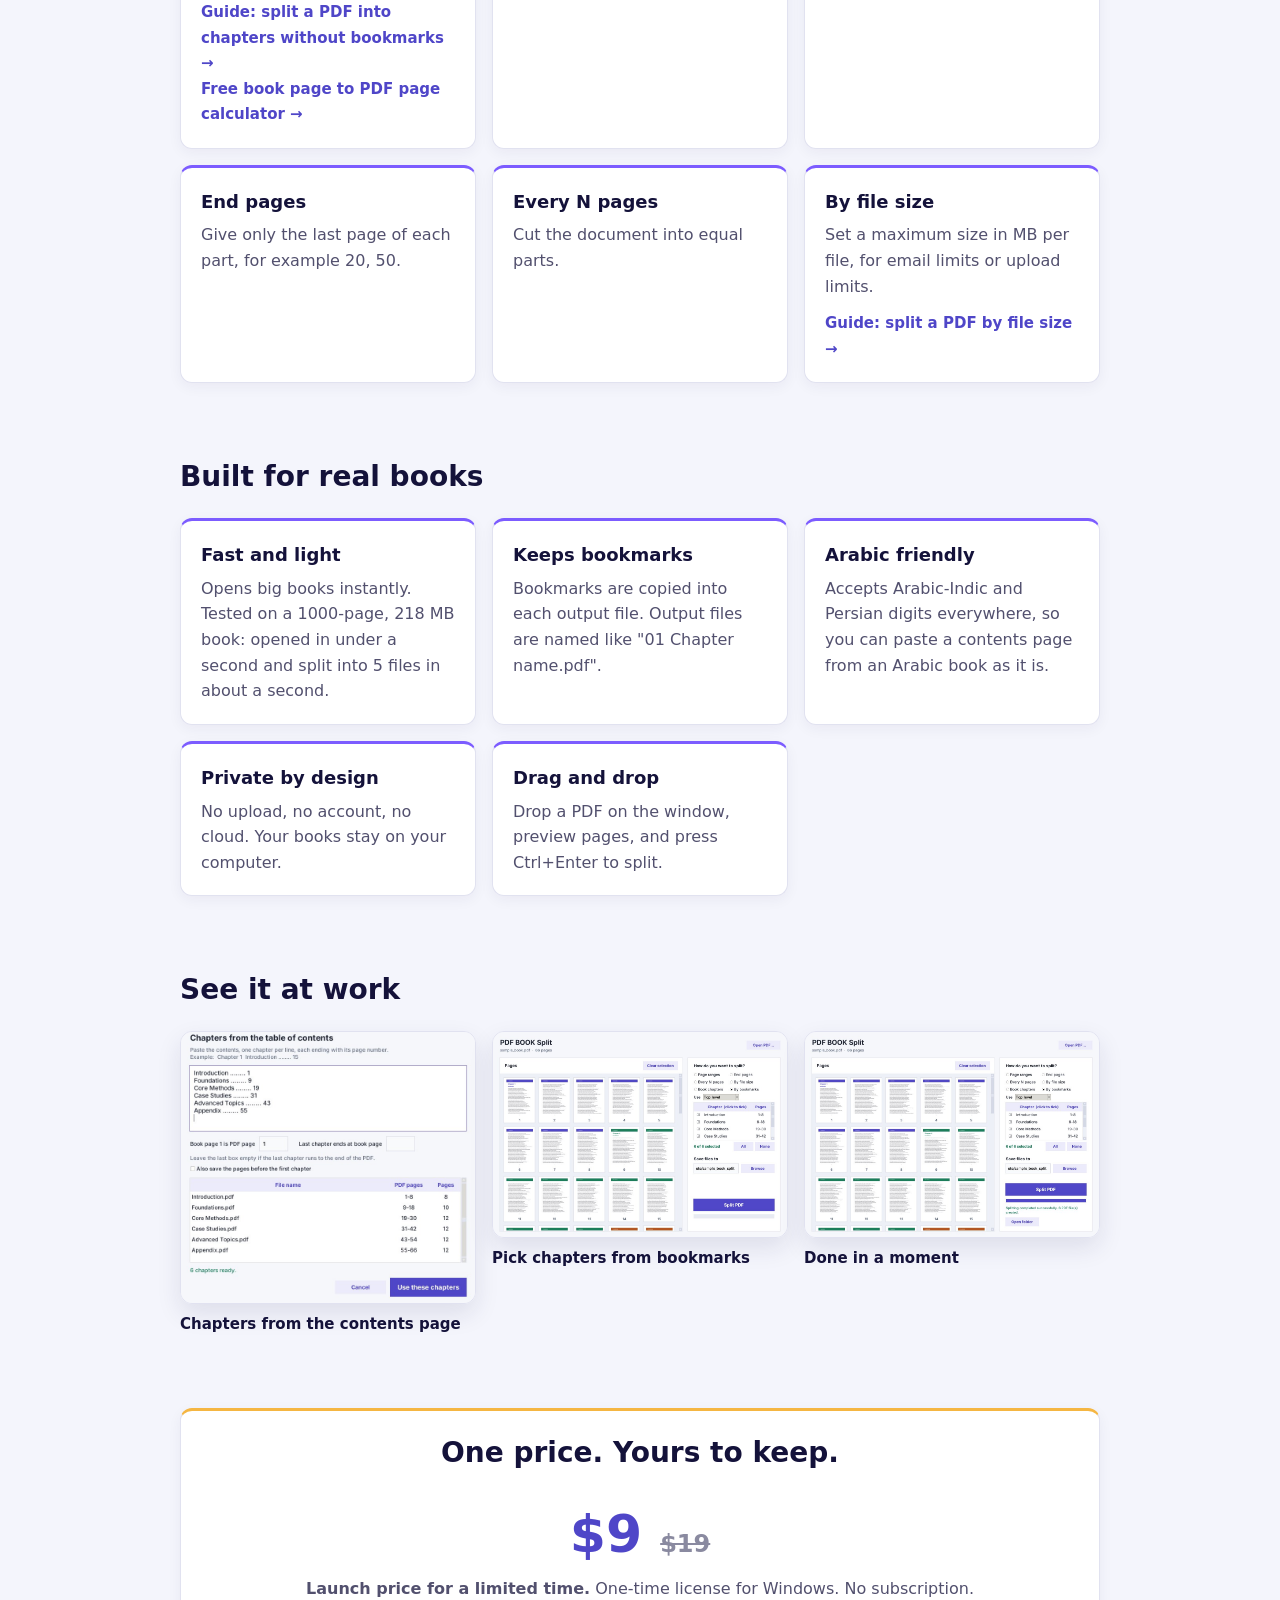
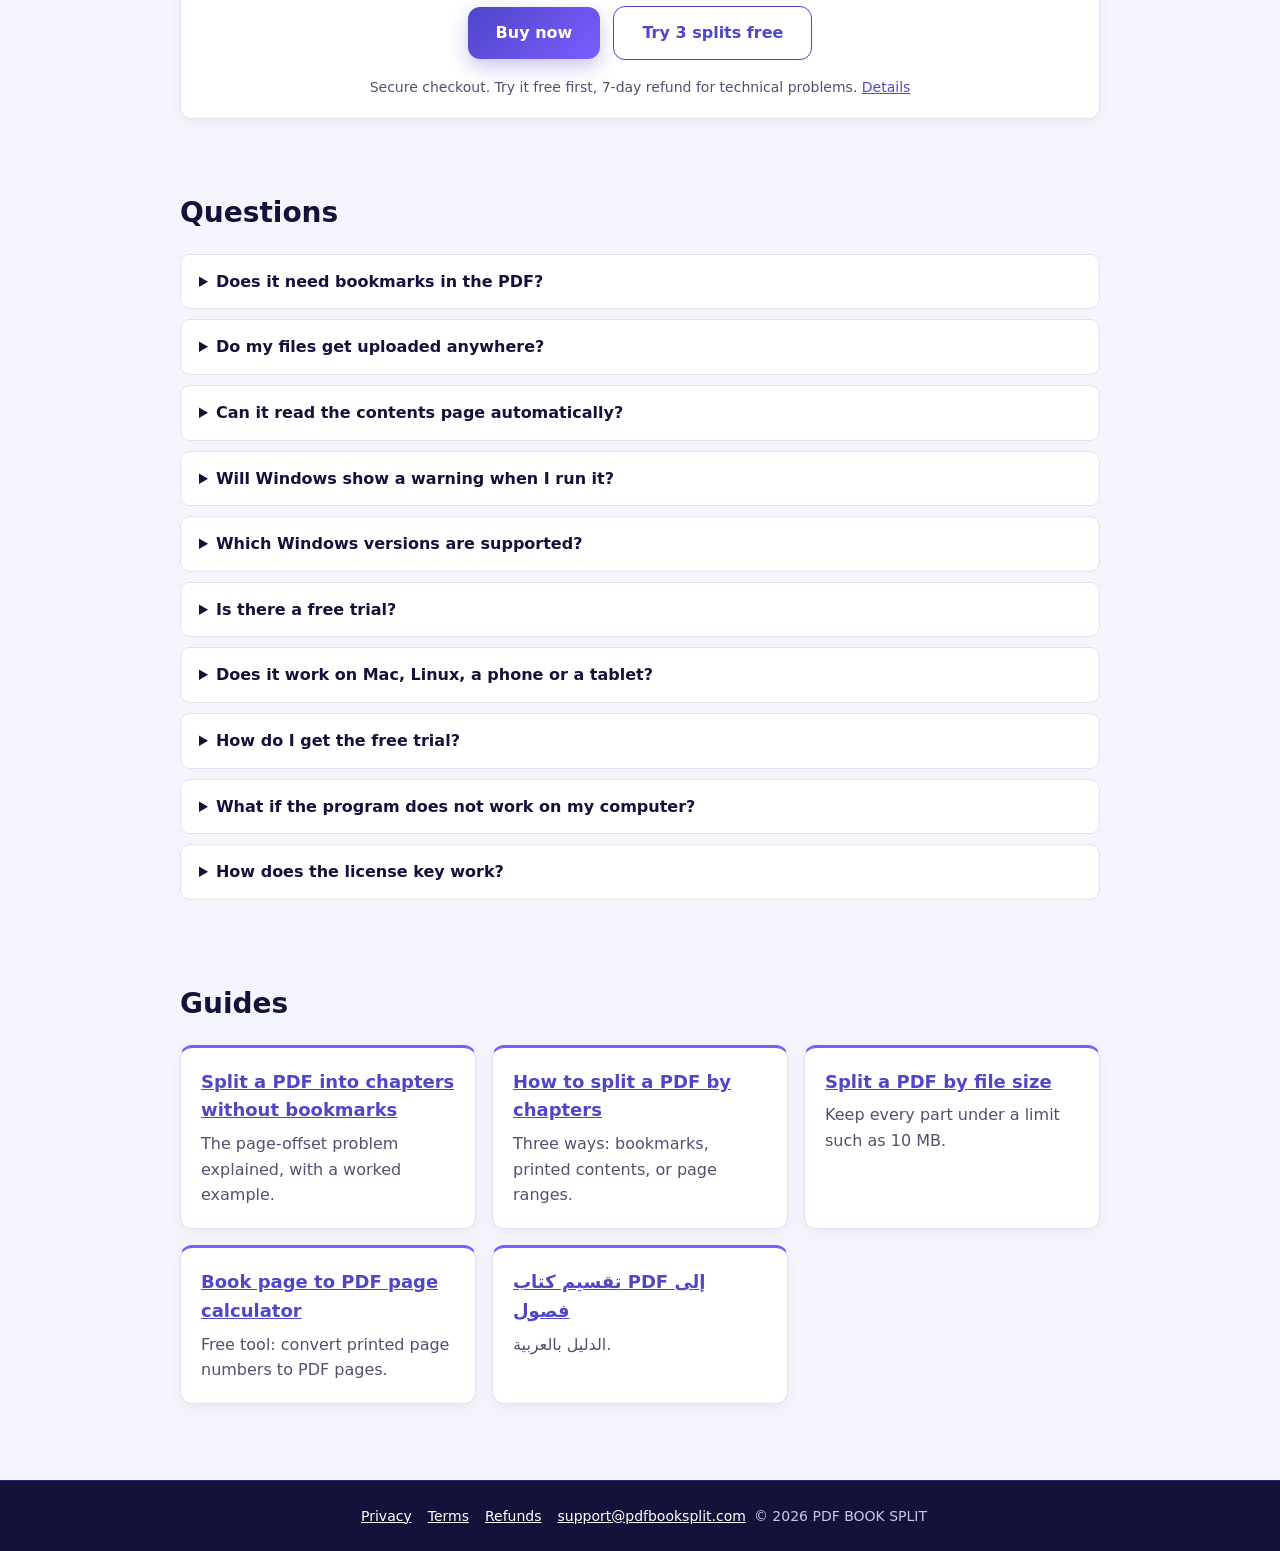
==== commit 0ae14fa4: "Unify name PDF BOOK SPLIT; new FAQs; Arabic refund page; CSS cache bump Co-Authored-By: Claude Opus " ====
--- a/index.html
+++ b/index.html
@@ -3,25 +3,25 @@
 <head>
 <meta charset="utf-8">
 <meta name="viewport" content="width=device-width,initial-scale=1">
-<title>PDF BOOK Split – Split a PDF book into chapters, even without bookmarks</title>
+<title>PDF BOOK SPLIT – Split a PDF book into chapters, even without bookmarks</title>
 <meta name="description" content="A fast offline Windows program that splits large PDF books into chapters. Paste the table of contents, set the page offset, done. Works without bookmarks. Arabic digits supported.">
 <link rel="canonical" href="https://pdfbooksplit.com/">
 <link rel="alternate" hreflang="en" href="https://pdfbooksplit.com/">
 <link rel="alternate" hreflang="ar" href="https://pdfbooksplit.com/ar">
 <link rel="alternate" hreflang="x-default" href="https://pdfbooksplit.com/">
-<link rel="stylesheet" href="style.css?v=3">
+<link rel="stylesheet" href="style.css?v=4">
 <meta property="og:type" content="website">
-<meta property="og:site_name" content="PDF BOOK Split">
-<meta property="og:title" content="PDF BOOK Split – Split a PDF book into chapters, even without bookmarks">
+<meta property="og:site_name" content="PDF BOOK SPLIT">
+<meta property="og:title" content="PDF BOOK SPLIT – Split a PDF book into chapters, even without bookmarks">
 <meta property="og:description" content="A fast offline Windows program that splits large PDF books into chapters. Paste the table of contents, set the page offset, done. Works without bookmarks. Arabic digits supported.">
 <meta property="og:url" content="https://pdfbooksplit.com/">
 <meta property="og:image" content="https://pdfbooksplit.com/images/og-cover.jpg">
 <meta name="twitter:card" content="summary_large_image">
 <script type="application/ld+json">
-{"@context": "https://schema.org", "@type": "SoftwareApplication", "name": "PDF BOOK Split", "operatingSystem": "Windows 10, Windows 11 (64-bit)", "applicationCategory": "BusinessApplication", "description": "Offline Windows program that splits PDF books into chapters from a pasted table of contents, from bookmarks, by page ranges, by size or every N pages.", "url": "https://pdfbooksplit.com/", "image": "https://pdfbooksplit.com/images/og-cover.jpg", "screenshot": "https://pdfbooksplit.com/images/app-pages.jpg", "inLanguage": ["en", "ar"], "offers": {"@type": "Offer", "price": "9", "priceCurrency": "USD", "url": "https://payhip.com/b/KgGHx", "availability": "https://schema.org/InStock"}}
+{"@context": "https://schema.org", "@type": "SoftwareApplication", "name": "PDF BOOK SPLIT", "operatingSystem": "Windows 10, Windows 11 (64-bit)", "applicationCategory": "BusinessApplication", "description": "Offline Windows program that splits PDF books into chapters from a pasted table of contents, from bookmarks, by page ranges, by size or every N pages.", "url": "https://pdfbooksplit.com/", "image": "https://pdfbooksplit.com/images/og-cover.jpg", "screenshot": "https://pdfbooksplit.com/images/app-pages.jpg", "inLanguage": ["en", "ar"], "offers": {"@type": "Offer", "price": "9", "priceCurrency": "USD", "url": "https://payhip.com/b/KgGHx", "availability": "https://schema.org/InStock"}}
 </script>
 <script type="application/ld+json">
-{"@context": "https://schema.org", "@type": "FAQPage", "mainEntity": [{"@type": "Question", "name": "Does it need bookmarks in the PDF?", "acceptedAnswer": {"@type": "Answer", "text": "No. Bookmarks mode uses them, but Book chapters mode works from a pasted table of contents, so scanned or downloaded books without bookmarks work too."}}, {"@type": "Question", "name": "Do my files get uploaded anywhere?", "acceptedAnswer": {"@type": "Answer", "text": "No. Splitting happens entirely on your computer."}}, {"@type": "Question", "name": "Can it read the contents page automatically?", "acceptedAnswer": {"@type": "Answer", "text": "Not at the moment. You paste the contents text yourself. This is the reliable method for books whose text cannot be extracted, which is common with Arabic PDFs."}}, {"@type": "Question", "name": "Will Windows show a warning when I run it?", "acceptedAnswer": {"@type": "Answer", "text": "The program is not code-signed yet, so Windows SmartScreen may show \"Windows protected your PC\". Choose \"More info\", then \"Run anyway\"."}}, {"@type": "Question", "name": "Which Windows versions are supported?", "acceptedAnswer": {"@type": "Answer", "text": "Windows 10 and Windows 11, 64-bit."}}, {"@type": "Question", "name": "Is there a free trial?", "acceptedAnswer": {"@type": "Answer", "text": "Yes. You can split three times for free, with no account. After that the program asks for a license key."}}, {"@type": "Question", "name": "How does the license key work?", "acceptedAnswer": {"@type": "Answer", "text": "After you buy, Payhip emails you a license key. Paste it once into the activation window while you are online. After that the program works offline. One key works on 2 of your Windows computers."}}]}
+{"@context": "https://schema.org", "@type": "FAQPage", "mainEntity": [{"@type": "Question", "name": "Does it need bookmarks in the PDF?", "acceptedAnswer": {"@type": "Answer", "text": "No. Bookmarks mode uses them, but Book chapters mode works from a pasted table of contents, so scanned or downloaded books without bookmarks work too."}}, {"@type": "Question", "name": "Do my files get uploaded anywhere?", "acceptedAnswer": {"@type": "Answer", "text": "No. Splitting happens entirely on your computer."}}, {"@type": "Question", "name": "Can it read the contents page automatically?", "acceptedAnswer": {"@type": "Answer", "text": "Not at the moment. You paste the contents text yourself. This is the reliable method for books whose text cannot be extracted, which is common with Arabic PDFs."}}, {"@type": "Question", "name": "Will Windows show a warning when I run it?", "acceptedAnswer": {"@type": "Answer", "text": "The program is not code-signed yet, so Windows SmartScreen may show \"Windows protected your PC\". Choose \"More info\", then \"Run anyway\"."}}, {"@type": "Question", "name": "Which Windows versions are supported?", "acceptedAnswer": {"@type": "Answer", "text": "Windows 10 and Windows 11, 64-bit."}}, {"@type": "Question", "name": "Is there a free trial?", "acceptedAnswer": {"@type": "Answer", "text": "Yes. You can split three times for free, with no account. After that the program asks for a license key."}}, {"@type": "Question", "name": "How does the license key work?", "acceptedAnswer": {"@type": "Answer", "text": "After you buy, Payhip emails you a license key. Paste it once into the activation window while you are online. After that the program works offline. One key works on 2 of your Windows computers."}}, {"@type": "Question", "name": "Does it work on Mac, Linux, a phone or a tablet?", "acceptedAnswer": {"@type": "Answer", "text": "No. PDF BOOK SPLIT runs only on Windows 10 or 11 computers (64-bit), desktop or laptop. It does not run on Mac, Linux, Chromebook, iPhone, iPad or Android. Please try the free version on your Windows computer before you buy."}}, {"@type": "Question", "name": "How do I get the free trial?", "acceptedAnswer": {"@type": "Answer", "text": "Click Download free trial, confirm that you have a Windows computer, and enter your email on the download page. You get the full program; your first 3 splits are free. If you buy later, paste the license key into the same program, with nothing new to install."}}, {"@type": "Question", "name": "What if the program does not work on my computer?", "acceptedAnswer": {"@type": "Answer", "text": "Email support@pdfbooksplit.com with your Windows version and a screenshot of the error. We will try to fix it first. If we cannot, you get a full refund within 7 days of purchase. See the refund policy."}}]}
 </script>
 <link rel="icon" href="/favicon.ico" sizes="any">
 <link rel="icon" type="image/png" sizes="32x32" href="/favicon-32.png">
@@ -29,7 +29,7 @@
 </head>
 <body>
 <header class="nav"><div class="wrap">
-<a class="brand" href="/"><img src="/images/icon.png" alt="" width="32" height="32">PDF <span>BOOK Split</span></a>
+<a class="brand" href="/"><img src="/images/icon.png" alt="" width="32" height="32">PDF <span>BOOK SPLIT</span></a>
 <a href="ar">العربية</a>
 </div></header>
 
@@ -39,10 +39,10 @@
 <p>Your data stays on your computer, and the program stays with you forever.</p>
 <p><strong>Split a PDF into small PDFs.</strong> Split chapters in seconds. Split a big PDF book into parts you can actually use. Cut a huge PDF into email-sized files.</p>
 <div class="free"><span class="free-tag">FREE</span> Try it free: <strong>3 splits free</strong> · no payment · no account</div>
-<a class="btn" data-gate="trial" href="https://payhip.com/b/TRIAL_PLACEHOLDER">Download free trial</a>
+<a class="btn" data-gate="trial" href="https://payhip.com/b/svyUx">Download free trial</a>
 <a class="btn alt" data-gate="buy" href="https://payhip.com/b/KgGHx">Buy · $9</a>
 <div class="note"><strong>Windows 10 / 11 computers only</strong> (desktop or laptop) · Not for Mac, Linux, phones or tablets</div>
-<img class="shot" src="images/app-pages.jpg" alt="PDF BOOK Split main window" width="1120" height="780">
+<img class="shot" src="images/app-pages.jpg" alt="PDF BOOK SPLIT main window" width="1120" height="780">
 </div>
 
 <section id="features"><div class="wrap">
@@ -80,7 +80,7 @@
 <div class="amt">$9 <s style="font-size:24px;color:#8a8aa0">$19</s></div>
 <p><strong>Launch price for a limited time.</strong> One-time license for Windows. No subscription.</p>
 <a class="btn" data-gate="buy" href="https://payhip.com/b/KgGHx">Buy now</a>
-<a class="btn alt" data-gate="trial" href="https://payhip.com/b/TRIAL_PLACEHOLDER">Try 3 splits free</a>
+<a class="btn alt" data-gate="trial" href="https://payhip.com/b/svyUx">Try 3 splits free</a>
 <div class="note">Secure checkout. Try it free first, 7-day refund for technical problems. <a href="refund">Details</a></div>
 </div></div></section>
 
@@ -92,6 +92,9 @@
 <details><summary>Will Windows show a warning when I run it?</summary><p>The program is not code-signed yet, so Windows SmartScreen may show "Windows protected your PC". Choose "More info", then "Run anyway".</p></details>
 <details><summary>Which Windows versions are supported?</summary><p>Windows 10 and Windows 11, 64-bit.</p></details>
 <details><summary>Is there a free trial?</summary><p>Yes. You can split three times for free, with no account. After that the program asks for a license key.</p></details>
+<details><summary>Does it work on Mac, Linux, a phone or a tablet?</summary><p>No. PDF BOOK SPLIT runs only on Windows 10 or 11 computers (64-bit), desktop or laptop. It does not run on Mac, Linux, Chromebook, iPhone, iPad or Android. Please try the free version on your Windows computer before you buy.</p></details>
+<details><summary>How do I get the free trial?</summary><p>Click Download free trial, confirm that you have a Windows computer, and enter your email on the download page. You get the full program; your first 3 splits are free. If you buy later, paste the license key into the same program, with nothing new to install.</p></details>
+<details><summary>What if the program does not work on my computer?</summary><p>Email support@pdfbooksplit.com with your Windows version and a screenshot of the error. We will try to fix it first. If we cannot, you get a full refund within 7 days of purchase. See the <a href="refund">refund policy</a>.</p></details>
 <details><summary>How does the license key work?</summary><p>After you buy, Payhip emails you a license key. Paste it once into the activation window while you are online. After that the program works offline. One key works on 2 of your Windows computers.</p></details>
 </div></section>
 <section><div class="wrap">
@@ -107,7 +110,7 @@
 
 <footer><div class="wrap">
 <a href="privacy">Privacy</a><a href="terms">Terms</a><a href="refund">Refunds</a><a href="mailto:support@pdfbooksplit.com">support@pdfbooksplit.com</a>
-<div>© 2026 PDF BOOK Split</div>
+<div>© 2026 PDF BOOK SPLIT</div>
 </div></footer>
 <script src="/gate.js" defer></script>
 </body>
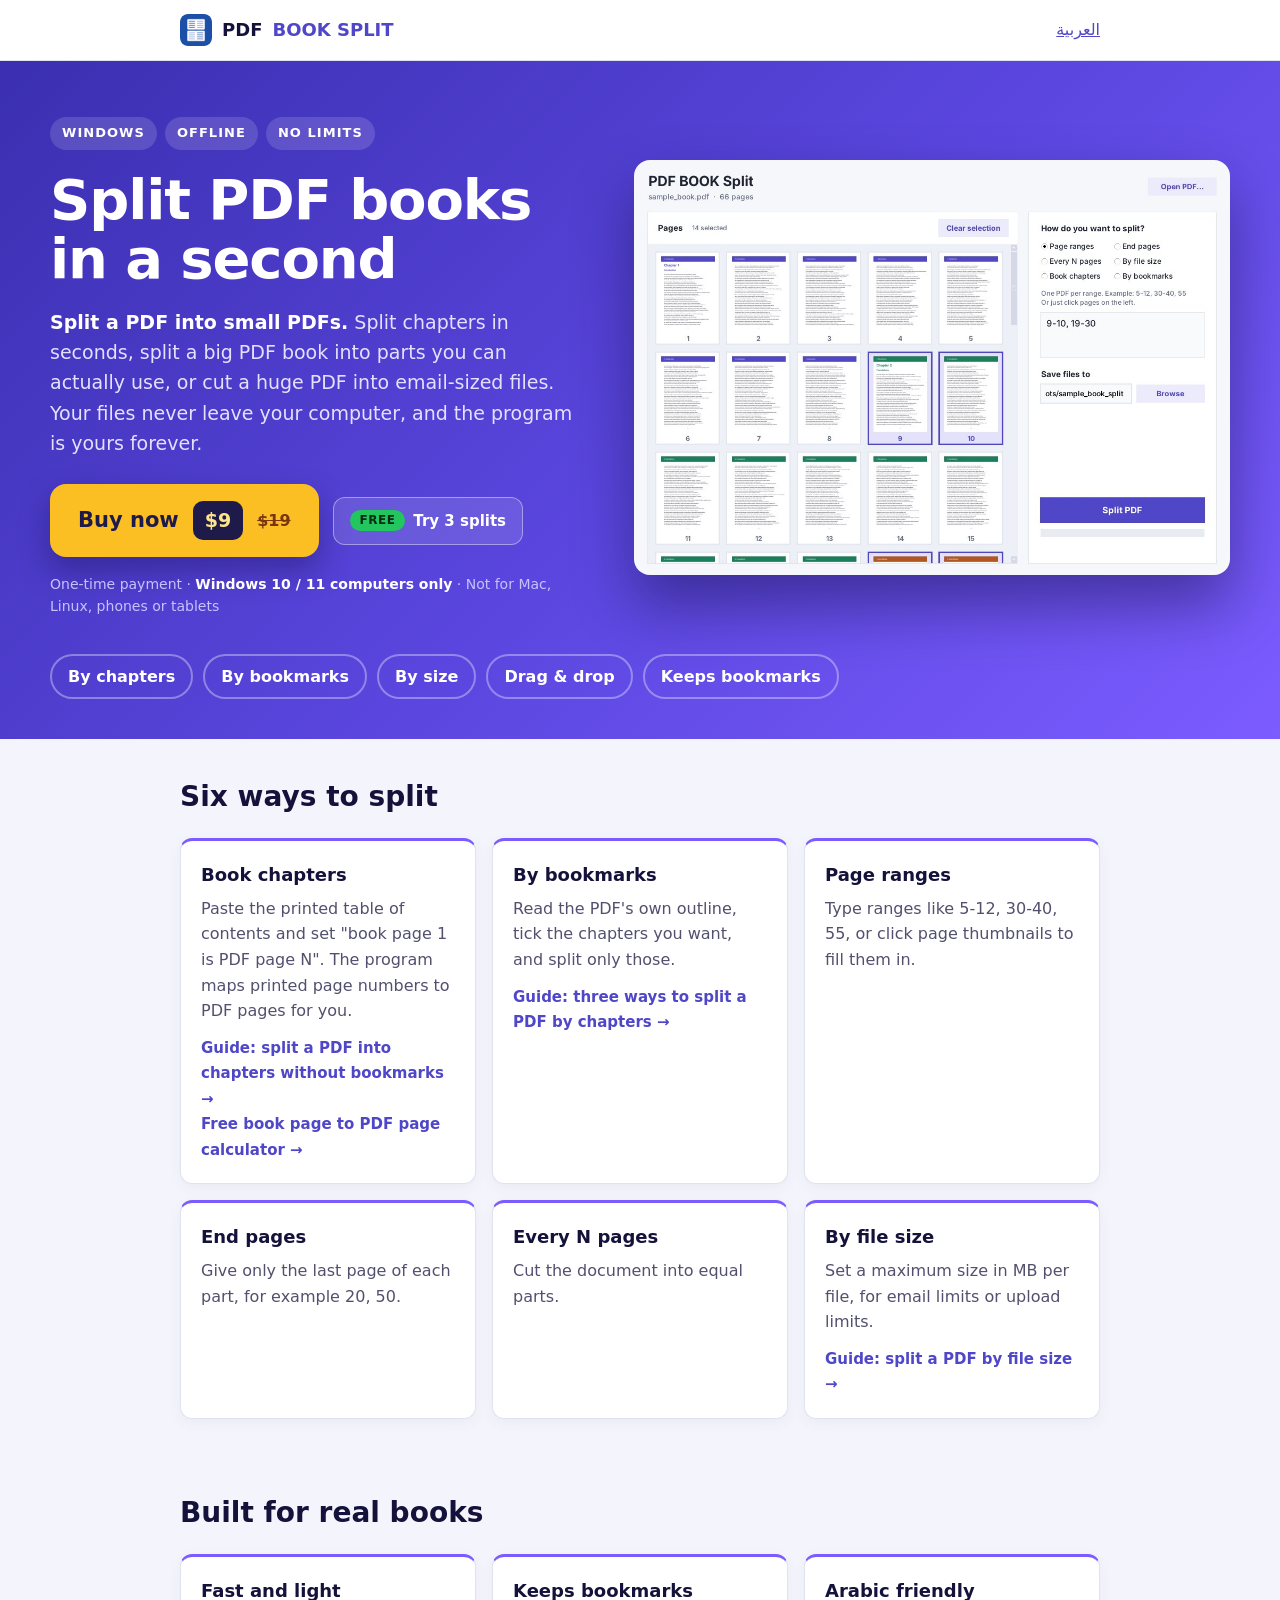
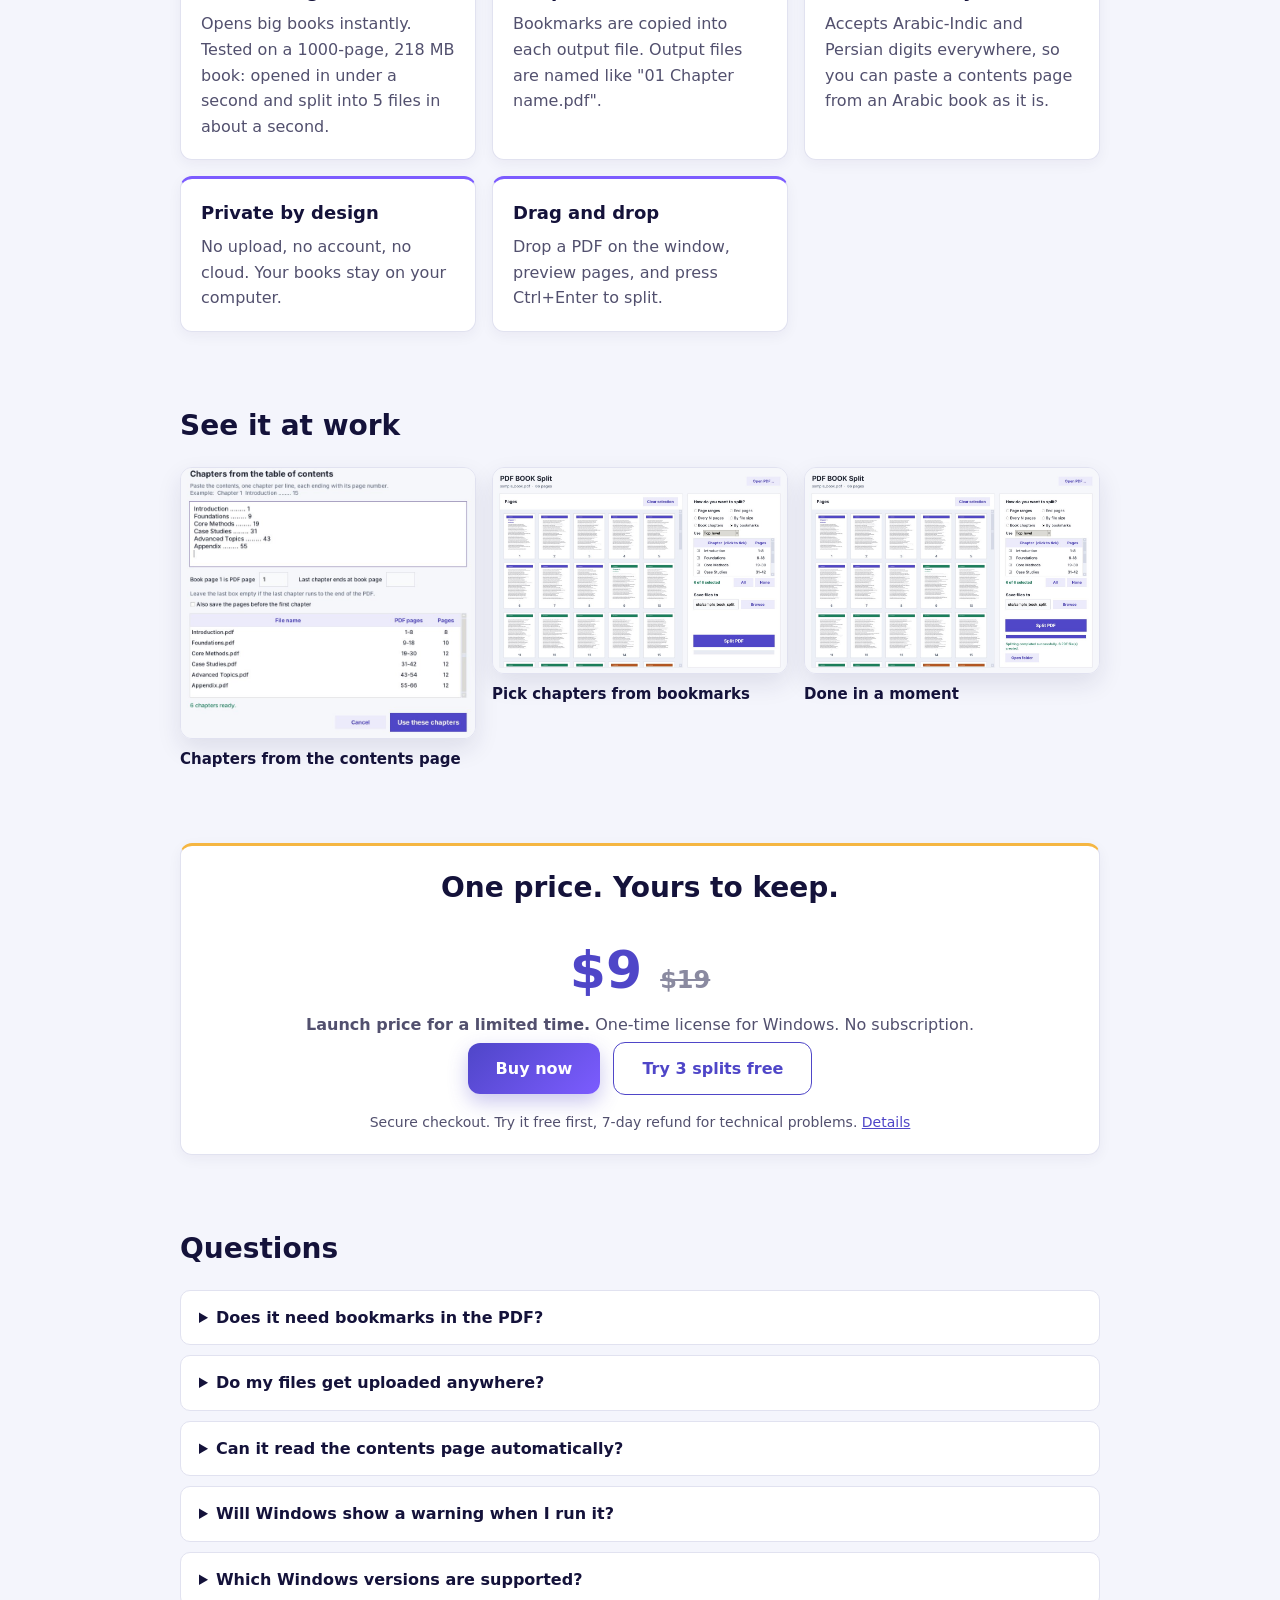
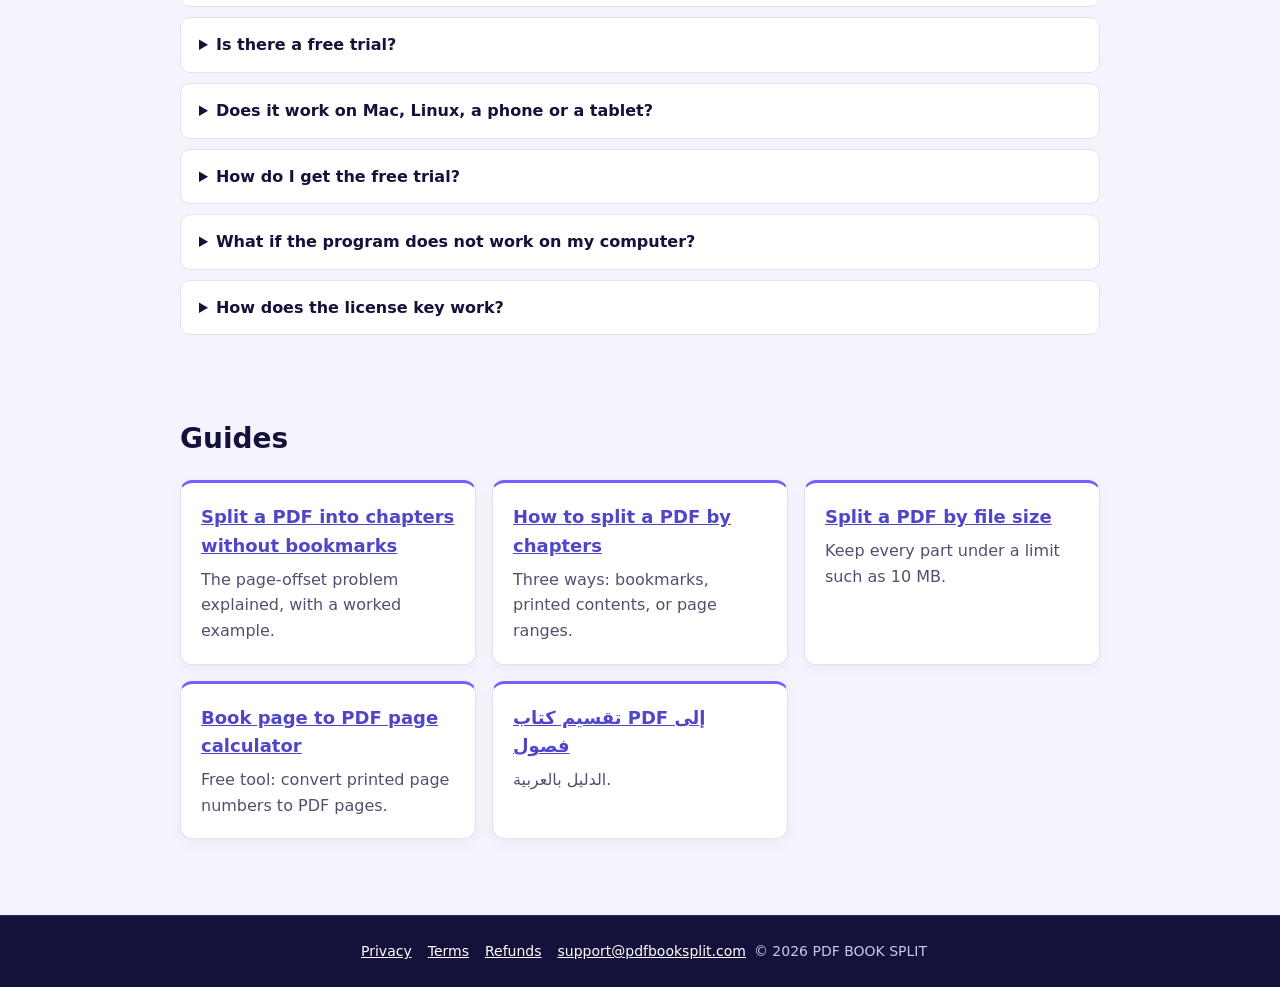
==== commit bfd9685d: "New bold-band hero with big buy button and small free-trial button Co-Authored-By: Claude Opus 5.5 <" ====
--- a/index.html
+++ b/index.html
@@ -9,7 +9,7 @@
 <link rel="alternate" hreflang="en" href="https://pdfbooksplit.com/">
 <link rel="alternate" hreflang="ar" href="https://pdfbooksplit.com/ar">
 <link rel="alternate" hreflang="x-default" href="https://pdfbooksplit.com/">
-<link rel="stylesheet" href="style.css?v=4">
+<link rel="stylesheet" href="style.css?v=5">
 <meta property="og:type" content="website">
 <meta property="og:site_name" content="PDF BOOK SPLIT">
 <meta property="og:title" content="PDF BOOK SPLIT – Split a PDF book into chapters, even without bookmarks">
@@ -21,7 +21,7 @@
 {"@context": "https://schema.org", "@type": "SoftwareApplication", "name": "PDF BOOK SPLIT", "operatingSystem": "Windows 10, Windows 11 (64-bit)", "applicationCategory": "BusinessApplication", "description": "Offline Windows program that splits PDF books into chapters from a pasted table of contents, from bookmarks, by page ranges, by size or every N pages.", "url": "https://pdfbooksplit.com/", "image": "https://pdfbooksplit.com/images/og-cover.jpg", "screenshot": "https://pdfbooksplit.com/images/app-pages.jpg", "inLanguage": ["en", "ar"], "offers": {"@type": "Offer", "price": "9", "priceCurrency": "USD", "url": "https://payhip.com/b/KgGHx", "availability": "https://schema.org/InStock"}}
 </script>
 <script type="application/ld+json">
-{"@context": "https://schema.org", "@type": "FAQPage", "mainEntity": [{"@type": "Question", "name": "Does it need bookmarks in the PDF?", "acceptedAnswer": {"@type": "Answer", "text": "No. Bookmarks mode uses them, but Book chapters mode works from a pasted table of contents, so scanned or downloaded books without bookmarks work too."}}, {"@type": "Question", "name": "Do my files get uploaded anywhere?", "acceptedAnswer": {"@type": "Answer", "text": "No. Splitting happens entirely on your computer."}}, {"@type": "Question", "name": "Can it read the contents page automatically?", "acceptedAnswer": {"@type": "Answer", "text": "Not at the moment. You paste the contents text yourself. This is the reliable method for books whose text cannot be extracted, which is common with Arabic PDFs."}}, {"@type": "Question", "name": "Will Windows show a warning when I run it?", "acceptedAnswer": {"@type": "Answer", "text": "The program is not code-signed yet, so Windows SmartScreen may show \"Windows protected your PC\". Choose \"More info\", then \"Run anyway\"."}}, {"@type": "Question", "name": "Which Windows versions are supported?", "acceptedAnswer": {"@type": "Answer", "text": "Windows 10 and Windows 11, 64-bit."}}, {"@type": "Question", "name": "Is there a free trial?", "acceptedAnswer": {"@type": "Answer", "text": "Yes. You can split three times for free, with no account. After that the program asks for a license key."}}, {"@type": "Question", "name": "How does the license key work?", "acceptedAnswer": {"@type": "Answer", "text": "After you buy, Payhip emails you a license key. Paste it once into the activation window while you are online. After that the program works offline. One key works on 2 of your Windows computers."}}, {"@type": "Question", "name": "Does it work on Mac, Linux, a phone or a tablet?", "acceptedAnswer": {"@type": "Answer", "text": "No. PDF BOOK SPLIT runs only on Windows 10 or 11 computers (64-bit), desktop or laptop. It does not run on Mac, Linux, Chromebook, iPhone, iPad or Android. Please try the free version on your Windows computer before you buy."}}, {"@type": "Question", "name": "How do I get the free trial?", "acceptedAnswer": {"@type": "Answer", "text": "Click Download free trial, confirm that you have a Windows computer, and enter your email on the download page. You get the full program; your first 3 splits are free. If you buy later, paste the license key into the same program, with nothing new to install."}}, {"@type": "Question", "name": "What if the program does not work on my computer?", "acceptedAnswer": {"@type": "Answer", "text": "Email support@pdfbooksplit.com with your Windows version and a screenshot of the error. We will try to fix it first. If we cannot, you get a full refund within 7 days of purchase. See the refund policy."}}]}
+{"@context": "https://schema.org", "@type": "FAQPage", "mainEntity": [{"@type": "Question", "name": "Does it need bookmarks in the PDF?", "acceptedAnswer": {"@type": "Answer", "text": "No. Bookmarks mode uses them, but Book chapters mode works from a pasted table of contents, so scanned or downloaded books without bookmarks work too."}}, {"@type": "Question", "name": "Do my files get uploaded anywhere?", "acceptedAnswer": {"@type": "Answer", "text": "No. Splitting happens entirely on your computer."}}, {"@type": "Question", "name": "Can it read the contents page automatically?", "acceptedAnswer": {"@type": "Answer", "text": "Not at the moment. You paste the contents text yourself. This is the reliable method for books whose text cannot be extracted, which is common with Arabic PDFs."}}, {"@type": "Question", "name": "Will Windows show a warning when I run it?", "acceptedAnswer": {"@type": "Answer", "text": "The program is not code-signed yet, so Windows SmartScreen may show \"Windows protected your PC\". Choose \"More info\", then \"Run anyway\"."}}, {"@type": "Question", "name": "Which Windows versions are supported?", "acceptedAnswer": {"@type": "Answer", "text": "Windows 10 and Windows 11, 64-bit."}}, {"@type": "Question", "name": "Is there a free trial?", "acceptedAnswer": {"@type": "Answer", "text": "Yes. You can split three times for free, with no account. After that the program asks for a license key."}}, {"@type": "Question", "name": "How does the license key work?", "acceptedAnswer": {"@type": "Answer", "text": "After you buy, Payhip emails you a license key. Paste it once into the activation window while you are online. After that the program works offline. One key works on 2 of your Windows computers."}}, {"@type": "Question", "name": "Does it work on Mac, Linux, a phone or a tablet?", "acceptedAnswer": {"@type": "Answer", "text": "No. PDF BOOK SPLIT runs only on Windows 10 or 11 computers (64-bit), desktop or laptop. It does not run on Mac, Linux, Chromebook, iPhone, iPad or Android. Please try the free version on your Windows computer before you buy."}}, {"@type": "Question", "name": "How do I get the free trial?", "acceptedAnswer": {"@type": "Answer", "text": "Click Download free trial, confirm that you have a Windows computer, and enter your email on the download page. You get the full program; your first 3 splits are free. If you buy later, paste the license key into the same program, with nothing new to install."}}, {"@type": "Question", "name": "What if the program does not work on my computer?", "acceptedAnswer": {"@type": "Answer", "text": "Email support@pdfbooksplit.com with your Windows version and a screenshot of the error (required). We will try to fix it first. If we cannot, you get a full refund within 7 days of purchase. See the refund policy."}}]}
 </script>
 <link rel="icon" href="/favicon.ico" sizes="any">
 <link rel="icon" type="image/png" sizes="32x32" href="/favicon-32.png">
@@ -34,15 +34,20 @@
 </div></header>
 
 <main>
-<div class="wrap hero">
+<div class="hero2"><div class="h2-in">
+<div class="h2-copy">
+<div class="h2-tags"><span>WINDOWS</span><span>OFFLINE</span><span>NO LIMITS</span></div>
 <h1>Split PDF books in a second</h1>
-<p>Your data stays on your computer, and the program stays with you forever.</p>
-<p><strong>Split a PDF into small PDFs.</strong> Split chapters in seconds. Split a big PDF book into parts you can actually use. Cut a huge PDF into email-sized files.</p>
-<div class="free"><span class="free-tag">FREE</span> Try it free: <strong>3 splits free</strong> · no payment · no account</div>
-<a class="btn" data-gate="trial" href="https://payhip.com/b/svyUx">Download free trial</a>
-<a class="btn alt" data-gate="buy" href="https://payhip.com/b/KgGHx">Buy · $9</a>
-<div class="note"><strong>Windows 10 / 11 computers only</strong> (desktop or laptop) · Not for Mac, Linux, phones or tablets</div>
-<img class="shot" src="images/app-pages.jpg" alt="PDF BOOK SPLIT main window" width="1120" height="780">
+<p class="h2-lead"><strong>Split a PDF into small PDFs.</strong> Split chapters in seconds, split a big PDF book into parts you can actually use, or cut a huge PDF into email-sized files. Your files never leave your computer, and the program is yours forever.</p>
+<div class="h2-cta">
+<a class="buy-big" data-gate="buy" href="https://payhip.com/b/KgGHx">Buy now <span class="price">$9</span><s>$19</s></a>
+<a class="try-small" data-gate="trial" href="https://payhip.com/b/svyUx"><span class="free-tag">FREE</span>Try 3 splits</a>
+</div>
+<p class="h2-note">One-time payment · <strong>Windows 10 / 11 computers only</strong> · Not for Mac, Linux, phones or tablets</p>
+</div>
+<div class="h2-shot"><img src="images/app-pages.jpg" alt="PDF BOOK SPLIT main window" width="1120" height="780"></div>
+</div>
+<div class="h2-pills"><span>By chapters</span><span>By bookmarks</span><span>By size</span><span>Drag &amp; drop</span><span>Keeps bookmarks</span></div>
 </div>
 
 <section id="features"><div class="wrap">
@@ -94,7 +99,7 @@
 <details><summary>Is there a free trial?</summary><p>Yes. You can split three times for free, with no account. After that the program asks for a license key.</p></details>
 <details><summary>Does it work on Mac, Linux, a phone or a tablet?</summary><p>No. PDF BOOK SPLIT runs only on Windows 10 or 11 computers (64-bit), desktop or laptop. It does not run on Mac, Linux, Chromebook, iPhone, iPad or Android. Please try the free version on your Windows computer before you buy.</p></details>
 <details><summary>How do I get the free trial?</summary><p>Click Download free trial, confirm that you have a Windows computer, and enter your email on the download page. You get the full program; your first 3 splits are free. If you buy later, paste the license key into the same program, with nothing new to install.</p></details>
-<details><summary>What if the program does not work on my computer?</summary><p>Email support@pdfbooksplit.com with your Windows version and a screenshot of the error. We will try to fix it first. If we cannot, you get a full refund within 7 days of purchase. See the <a href="refund">refund policy</a>.</p></details>
+<details><summary>What if the program does not work on my computer?</summary><p>Email support@pdfbooksplit.com with your Windows version and a screenshot of the error (required). We will try to fix it first. If we cannot, you get a full refund within 7 days of purchase. See the <a href="refund">refund policy</a>.</p></details>
 <details><summary>How does the license key work?</summary><p>After you buy, Payhip emails you a license key. Paste it once into the activation window while you are online. After that the program works offline. One key works on 2 of your Windows computers.</p></details>
 </div></section>
 <section><div class="wrap">
--- a/style.css
+++ b/style.css
@@ -72,3 +72,29 @@
 .gate-actions{display:flex;flex-wrap:wrap;gap:8px}
 .gate-actions .btn{margin:0;cursor:pointer;font:inherit;font-weight:600}
 .gate-go[aria-disabled="true"]{opacity:.45;box-shadow:none;cursor:not-allowed}
+
+.hero2{background:linear-gradient(135deg,#3B2FB0 0%,#5B47E0 55%,#7C5CFF 100%);color:#fff;padding:56px 20px 40px}
+.h2-in{max-width:1180px;margin:0 auto;display:flex;align-items:center;gap:48px}
+.h2-copy{flex:1 1 460px;min-width:0}
+.h2-shot{flex:1 1 520px;min-width:0}
+.h2-shot img{display:block;width:100%;height:auto;border-radius:16px;box-shadow:0 30px 60px rgba(15,10,60,.45)}
+.h2-tags{display:flex;flex-wrap:wrap;gap:8px;margin-bottom:20px}
+.h2-tags span{padding:6px 12px;border-radius:999px;background:rgba(255,255,255,.14);font-size:13px;font-weight:700;letter-spacing:.08em}
+.hero2 h1{margin:0 0 18px;font-size:56px;line-height:1.06;font-weight:800;letter-spacing:-.02em;color:#fff}
+.h2-lead{margin:0 0 26px;font-size:19px;line-height:1.6;color:#E4E1FF}
+.h2-lead strong{color:#fff}
+.h2-cta{display:flex;flex-wrap:wrap;align-items:center;gap:14px}
+.buy-big{display:inline-flex;align-items:center;gap:14px;padding:17px 28px;border-radius:16px;background:#FBBF24;color:#1E1B4B;text-decoration:none;font-weight:800;font-size:21px;box-shadow:0 14px 30px rgba(15,10,60,.35);transition:transform .15s,box-shadow .15s,background .15s}
+.buy-big:hover{transform:translateY(-2px);background:#FCD34D;box-shadow:0 18px 36px rgba(15,10,60,.42)}
+.buy-big .price{padding:4px 12px;border-radius:10px;background:#1E1B4B;color:#FDE68A;font-size:19px}
+.buy-big s{font-size:16px;font-weight:600;color:#78350F}
+.try-small{display:inline-flex;align-items:center;gap:8px;padding:11px 16px;border-radius:12px;background:rgba(255,255,255,.12);border:1px solid rgba(255,255,255,.4);color:#fff;text-decoration:none;font-weight:600;font-size:15px}
+.try-small:hover{background:rgba(255,255,255,.2)}
+.try-small .free-tag{margin:0;background:#22C55E;color:#052E16;font-size:12px}
+.h2-note{margin:16px 0 0;font-size:14px;color:#C7C2FF}
+.h2-note strong{color:#fff}
+.h2-pills{max-width:1180px;margin:36px auto 0;display:flex;flex-wrap:wrap;gap:10px}
+.h2-pills span{padding:8px 16px;border-radius:999px;border:2px solid rgba(255,255,255,.35);font-size:16px;font-weight:600}
+.hero2 :focus-visible{outline:3px solid #FDE68A;outline-offset:3px}
+@media(max-width:900px){.h2-in{flex-direction:column;align-items:stretch;gap:32px}.hero2 h1{font-size:40px}}
+@media(max-width:480px){.hero2{padding:36px 16px 28px}.hero2 h1{font-size:32px}.h2-lead{font-size:17px}.buy-big{font-size:19px;padding:15px 20px;width:100%;justify-content:center;box-sizing:border-box}.try-small{width:100%;justify-content:center;box-sizing:border-box}.h2-pills span{font-size:14px;padding:6px 12px}}
